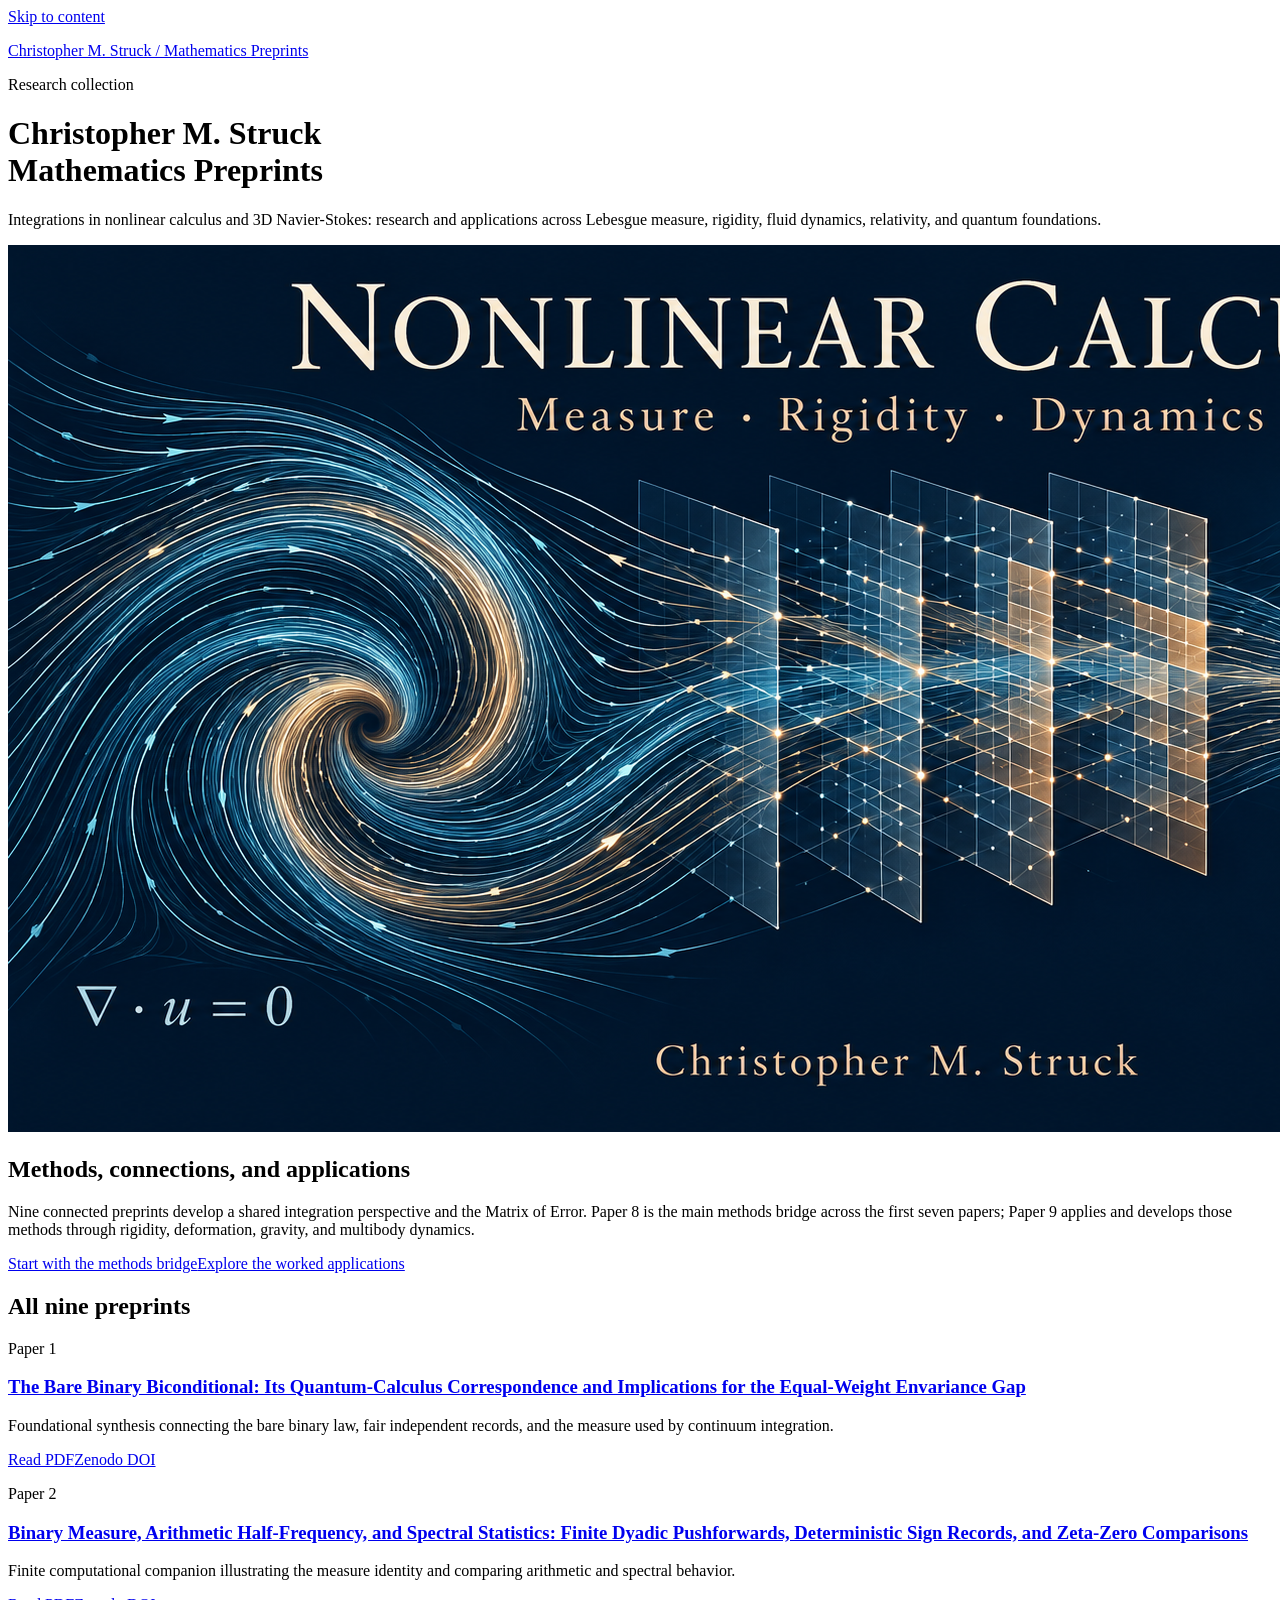
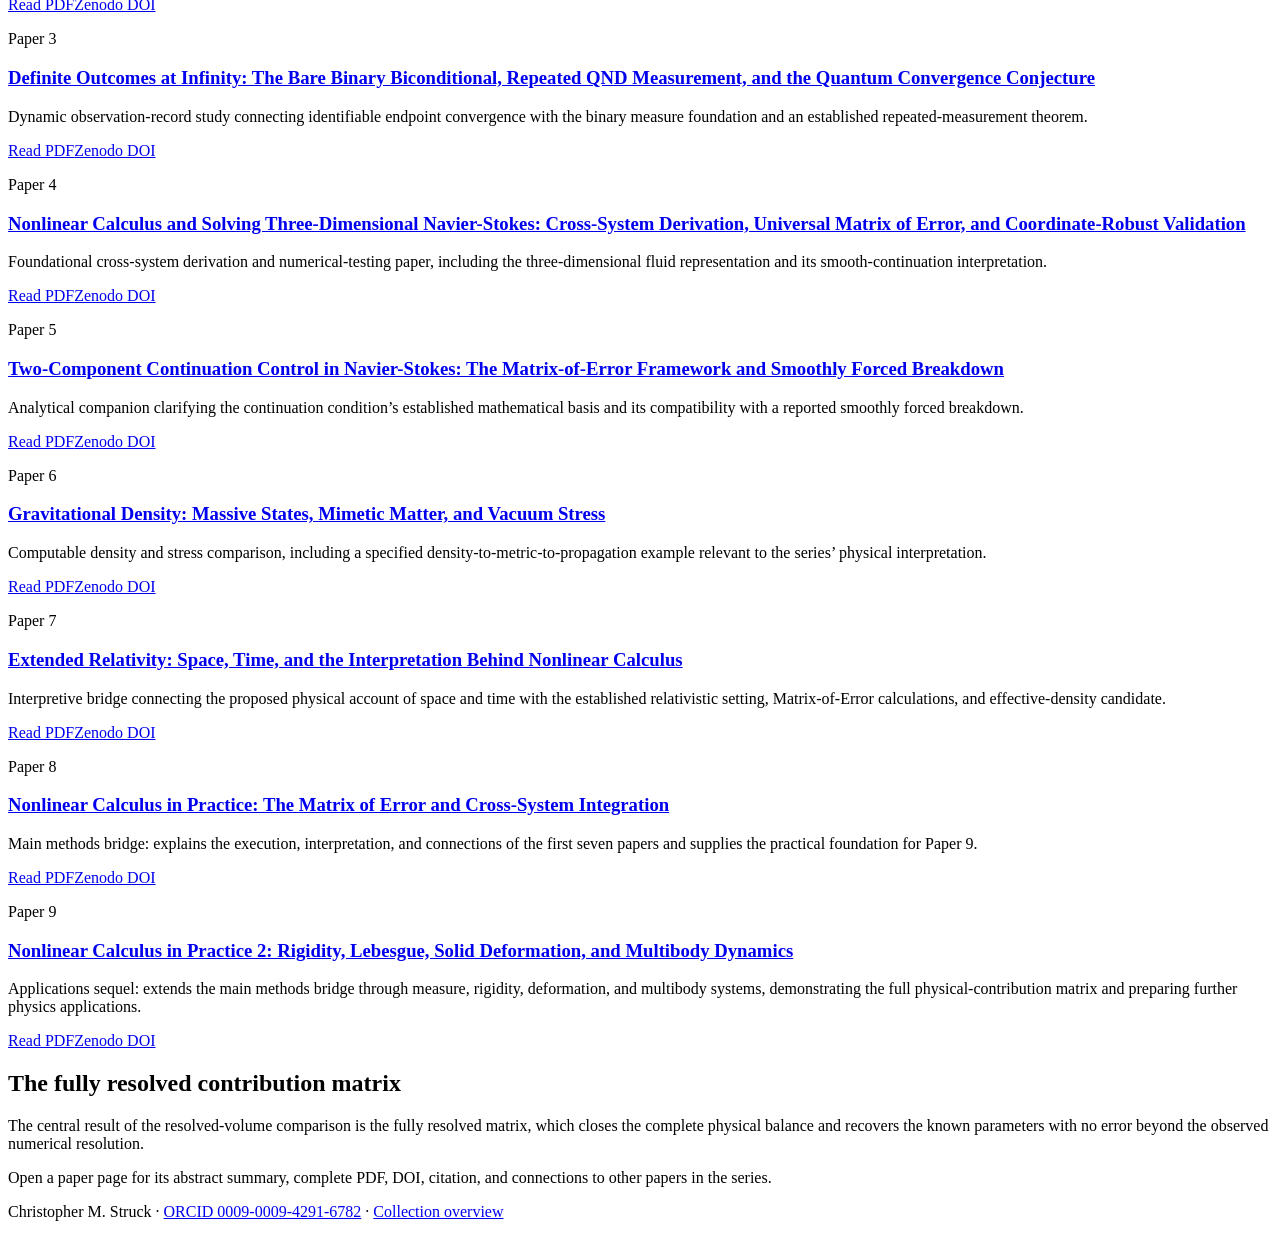
==== index.html @ 60860786 "Add files via upload" ====
<!doctype html>
<html lang="en"><head><meta charset="utf-8"><meta name="viewport" content="width=device-width,initial-scale=1">
<title>Christopher M. Struck | Mathematics Preprints</title><meta name="description" content="Christopher M. Struck&#x27;s nine mathematics preprints on nonlinear calculus, Navier-Stokes, Lebesgue measure, rigidity, relativity and quantum foundations."><meta name="author" content="Christopher M. Struck"><meta name="robots" content="index,follow">
<link rel="stylesheet" href="assets/site.css">
<script type="application/ld+json">{"@context": "https://schema.org", "@type": "CollectionPage", "name": "Christopher M. Struck - Mathematics Preprints", "author": {"@type": "Person", "name": "Christopher M. Struck", "identifier": "https://orcid.org/0009-0009-4291-6782"}, "description": "A connected collection of nine mathematics and mathematical physics preprints."}</script>
</head><body><a class="skip" href="#content">Skip to content</a><header><p><a class="brand" href="index.html">Christopher M. Struck / Mathematics Preprints</a></p></header>
<main id="content"><p class="eyebrow">Research collection</p><h1>Christopher M. Struck<br>Mathematics Preprints</h1><p class="lead">Integrations in nonlinear calculus and 3D Navier-Stokes: research and applications across Lebesgue measure, rigidity, fluid dynamics, relativity, and quantum foundations.</p><img class="hero" src="assets/nonlinear-calculus-cover.png" alt="Fluid streamlines connected to an integration lattice and a deformed volume mesh." width="1774" height="887"><h2>Methods, connections, and applications</h2><p>Nine connected preprints develop a shared integration perspective and the Matrix of Error. Paper 8 is the main methods bridge across the first seven papers; Paper 9 applies and develops those methods through rigidity, deformation, gravity, and multibody dynamics.</p><div class="links"><a class="button" href="papers/08-nonlinear-calculus-in-practice/index.html">Start with the methods bridge</a><a href="papers/09-rigidity-and-multibody-dynamics/index.html">Explore the worked applications</a></div><h2>All nine preprints</h2><div class="grid"><article class="card"><p class="eyebrow">Paper 1</p><h3><a href="papers/01-bare-binary-biconditional/index.html">The Bare Binary Biconditional: Its Quantum-Calculus Correspondence and Implications for the Equal-Weight Envariance Gap</a></h3><p>Foundational synthesis connecting the bare binary law, fair independent records, and the measure used by continuum integration.</p><div class="links"><a href="papers/01-bare-binary-biconditional/bare-binary-biconditional.pdf">Read PDF</a><a href="https://doi.org/10.5281/zenodo.21705119">Zenodo DOI</a></div></article><article class="card"><p class="eyebrow">Paper 2</p><h3><a href="papers/02-binary-measure-and-spectral-statistics/index.html">Binary Measure, Arithmetic Half-Frequency, and Spectral Statistics: Finite Dyadic Pushforwards, Deterministic Sign Records, and Zeta-Zero Comparisons</a></h3><p>Finite computational companion illustrating the measure identity and comparing arithmetic and spectral behavior.</p><div class="links"><a href="papers/02-binary-measure-and-spectral-statistics/binary-measure-and-spectral-statistics.pdf">Read PDF</a><a href="https://doi.org/10.5281/zenodo.22165136">Zenodo DOI</a></div></article><article class="card"><p class="eyebrow">Paper 3</p><h3><a href="papers/03-definite-outcomes-at-infinity/index.html">Definite Outcomes at Infinity: The Bare Binary Biconditional, Repeated QND Measurement, and the Quantum Convergence Conjecture</a></h3><p>Dynamic observation-record study connecting identifiable endpoint convergence with the binary measure foundation and an established repeated-measurement theorem.</p><div class="links"><a href="papers/03-definite-outcomes-at-infinity/definite-outcomes-at-infinity.pdf">Read PDF</a><a href="https://doi.org/10.5281/zenodo.22165280">Zenodo DOI</a></div></article><article class="card"><p class="eyebrow">Paper 4</p><h3><a href="papers/04-nonlinear-calculus-and-navier-stokes/index.html">Nonlinear Calculus and Solving Three-Dimensional Navier-Stokes: Cross-System Derivation, Universal Matrix of Error, and Coordinate-Robust Validation</a></h3><p>Foundational cross-system derivation and numerical-testing paper, including the three-dimensional fluid representation and its smooth-continuation interpretation.</p><div class="links"><a href="papers/04-nonlinear-calculus-and-navier-stokes/nonlinear-calculus-and-navier-stokes.pdf">Read PDF</a><a href="https://doi.org/10.5281/zenodo.22432312">Zenodo DOI</a></div></article><article class="card"><p class="eyebrow">Paper 5</p><h3><a href="papers/05-navier-stokes-continuation/index.html">Two-Component Continuation Control in Navier-Stokes: The Matrix-of-Error Framework and Smoothly Forced Breakdown</a></h3><p>Analytical companion clarifying the continuation condition’s established mathematical basis and its compatibility with a reported smoothly forced breakdown.</p><div class="links"><a href="papers/05-navier-stokes-continuation/navier-stokes-continuation.pdf">Read PDF</a><a href="https://doi.org/10.5281/zenodo.22680119">Zenodo DOI</a></div></article><article class="card"><p class="eyebrow">Paper 6</p><h3><a href="papers/06-gravitational-density/index.html">Gravitational Density: Massive States, Mimetic Matter, and Vacuum Stress</a></h3><p>Computable density and stress comparison, including a specified density-to-metric-to-propagation example relevant to the series’ physical interpretation.</p><div class="links"><a href="papers/06-gravitational-density/gravitational-density.pdf">Read PDF</a><a href="https://doi.org/10.5281/zenodo.22682488">Zenodo DOI</a></div></article><article class="card"><p class="eyebrow">Paper 7</p><h3><a href="papers/07-extended-relativity/index.html">Extended Relativity: Space, Time, and the Interpretation Behind Nonlinear Calculus</a></h3><p>Interpretive bridge connecting the proposed physical account of space and time with the established relativistic setting, Matrix-of-Error calculations, and effective-density candidate.</p><div class="links"><a href="papers/07-extended-relativity/extended-relativity.pdf">Read PDF</a><a href="https://doi.org/10.5281/zenodo.22682490">Zenodo DOI</a></div></article><article class="card"><p class="eyebrow">Paper 8</p><h3><a href="papers/08-nonlinear-calculus-in-practice/index.html">Nonlinear Calculus in Practice: The Matrix of Error and Cross-System Integration</a></h3><p>Main methods bridge: explains the execution, interpretation, and connections of the first seven papers and supplies the practical foundation for Paper 9.</p><div class="links"><a href="papers/08-nonlinear-calculus-in-practice/nonlinear-calculus-in-practice.pdf">Read PDF</a><a href="https://doi.org/10.5281/zenodo.23343429">Zenodo DOI</a></div></article><article class="card"><p class="eyebrow">Paper 9</p><h3><a href="papers/09-rigidity-and-multibody-dynamics/index.html">Nonlinear Calculus in Practice 2: Rigidity, Lebesgue, Solid Deformation, and Multibody Dynamics</a></h3><p>Applications sequel: extends the main methods bridge through measure, rigidity, deformation, and multibody systems, demonstrating the full physical-contribution matrix and preparing further physics applications.</p><div class="links"><a href="papers/09-rigidity-and-multibody-dynamics/rigidity-lebesgue-and-multibody-dynamics.pdf">Read PDF</a><a href="https://doi.org/10.5281/zenodo.23671648">Zenodo DOI</a></div></article></div><h2>The fully resolved contribution matrix</h2><p class="callout">The central result of the resolved-volume comparison is the fully resolved matrix, which closes the complete physical balance and recovers the known parameters with no error beyond the observed numerical resolution.</p><p>Open a paper page for its abstract summary, complete PDF, DOI, citation, and connections to other papers in the series.</p></main><footer><p>Christopher M. Struck · <a href="https://orcid.org/0009-0009-4291-6782">ORCID 0009-0009-4291-6782</a> · <a href="./">Collection overview</a></p></footer></body></html>
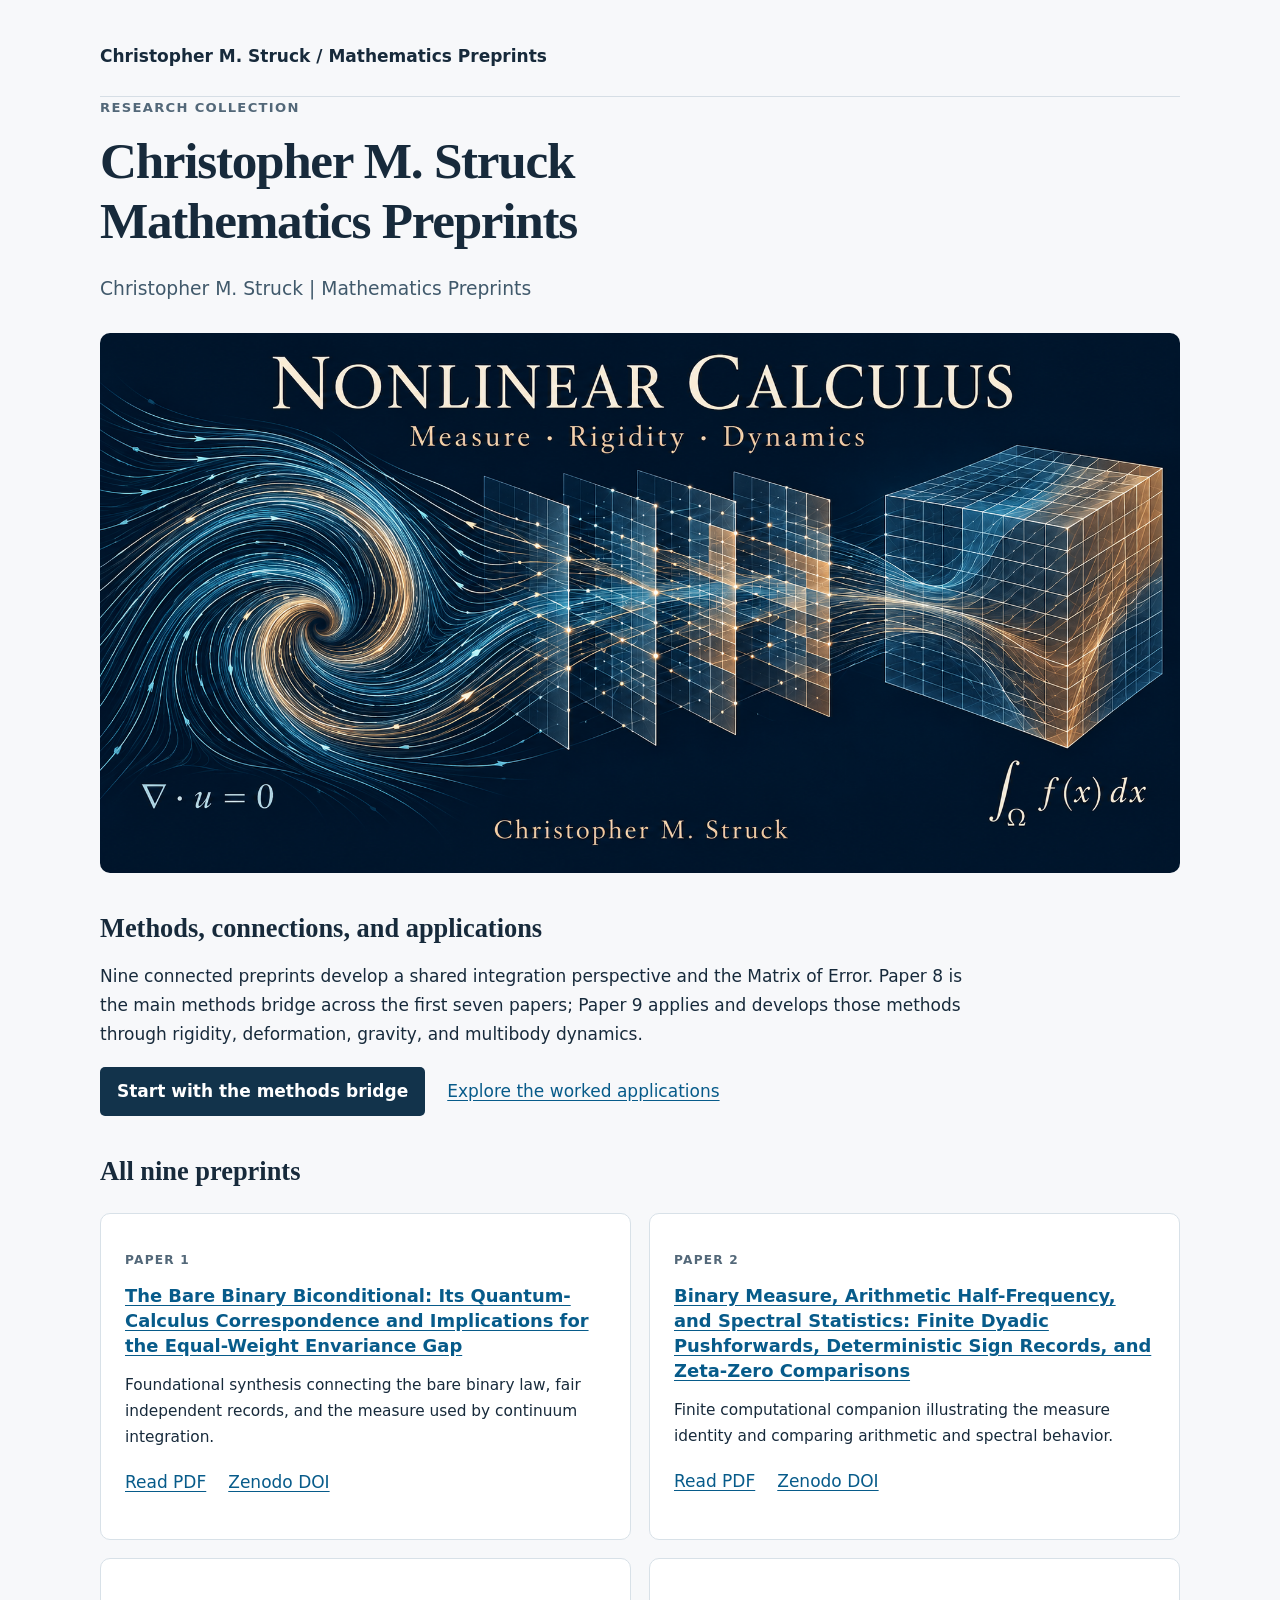
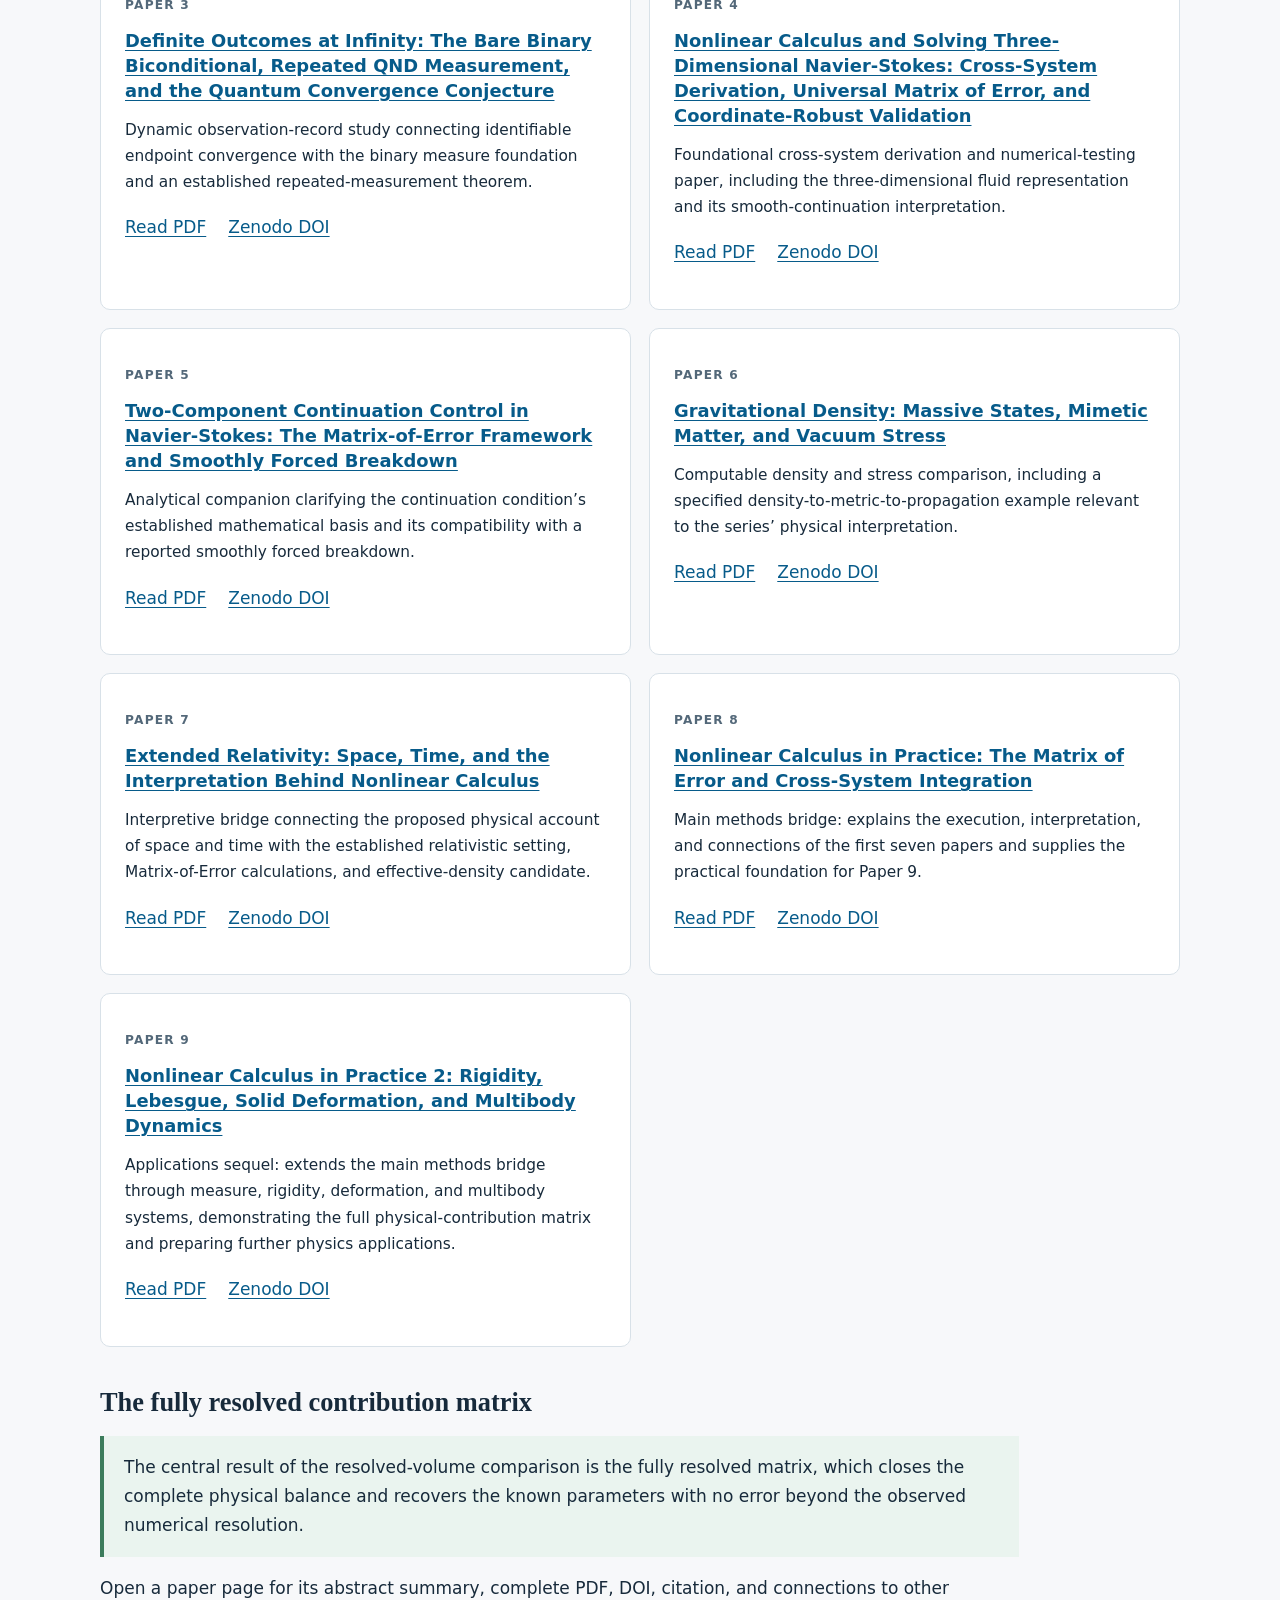
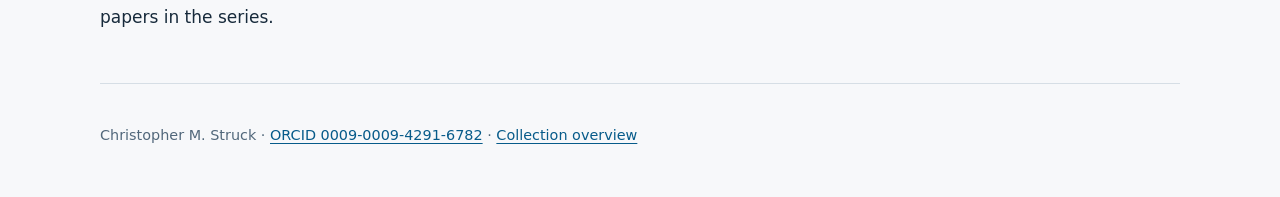
==== commit 39778cfc: "Update index.html" ====
--- a/index.html
+++ b/index.html
@@ -1,7 +1,7 @@
 <!doctype html>
 <html lang="en"><head><meta charset="utf-8"><meta name="viewport" content="width=device-width,initial-scale=1">
-<title>Christopher M. Struck | Mathematics Preprints</title><meta name="description" content="Christopher M. Struck&#x27;s nine mathematics preprints on nonlinear calculus, Navier-Stokes, Lebesgue measure, rigidity, relativity and quantum foundations."><meta name="author" content="Christopher M. Struck"><meta name="robots" content="index,follow">
+<title>Integrations in nonlinear calculus and 3D Navier-Stokes: research and applications across Lebesgue measure, rigidity, fluid dynamics, relativity, and quantum foundations.</title><meta name="description" content="Christopher M. Struck&#x27;s nine mathematics preprints on nonlinear calculus, Navier-Stokes, Lebesgue measure, rigidity, relativity and quantum foundations."><meta name="author" content="Christopher M. Struck"><meta name="robots" content="index,follow">
 <link rel="stylesheet" href="assets/site.css">
 <script type="application/ld+json">{"@context": "https://schema.org", "@type": "CollectionPage", "name": "Christopher M. Struck - Mathematics Preprints", "author": {"@type": "Person", "name": "Christopher M. Struck", "identifier": "https://orcid.org/0009-0009-4291-6782"}, "description": "A connected collection of nine mathematics and mathematical physics preprints."}</script>
 </head><body><a class="skip" href="#content">Skip to content</a><header><p><a class="brand" href="index.html">Christopher M. Struck / Mathematics Preprints</a></p></header>
-<main id="content"><p class="eyebrow">Research collection</p><h1>Christopher M. Struck<br>Mathematics Preprints</h1><p class="lead">Integrations in nonlinear calculus and 3D Navier-Stokes: research and applications across Lebesgue measure, rigidity, fluid dynamics, relativity, and quantum foundations.</p><img class="hero" src="assets/nonlinear-calculus-cover.png" alt="Fluid streamlines connected to an integration lattice and a deformed volume mesh." width="1774" height="887"><h2>Methods, connections, and applications</h2><p>Nine connected preprints develop a shared integration perspective and the Matrix of Error. Paper 8 is the main methods bridge across the first seven papers; Paper 9 applies and develops those methods through rigidity, deformation, gravity, and multibody dynamics.</p><div class="links"><a class="button" href="papers/08-nonlinear-calculus-in-practice/index.html">Start with the methods bridge</a><a href="papers/09-rigidity-and-multibody-dynamics/index.html">Explore the worked applications</a></div><h2>All nine preprints</h2><div class="grid"><article class="card"><p class="eyebrow">Paper 1</p><h3><a href="papers/01-bare-binary-biconditional/index.html">The Bare Binary Biconditional: Its Quantum-Calculus Correspondence and Implications for the Equal-Weight Envariance Gap</a></h3><p>Foundational synthesis connecting the bare binary law, fair independent records, and the measure used by continuum integration.</p><div class="links"><a href="papers/01-bare-binary-biconditional/bare-binary-biconditional.pdf">Read PDF</a><a href="https://doi.org/10.5281/zenodo.21705119">Zenodo DOI</a></div></article><article class="card"><p class="eyebrow">Paper 2</p><h3><a href="papers/02-binary-measure-and-spectral-statistics/index.html">Binary Measure, Arithmetic Half-Frequency, and Spectral Statistics: Finite Dyadic Pushforwards, Deterministic Sign Records, and Zeta-Zero Comparisons</a></h3><p>Finite computational companion illustrating the measure identity and comparing arithmetic and spectral behavior.</p><div class="links"><a href="papers/02-binary-measure-and-spectral-statistics/binary-measure-and-spectral-statistics.pdf">Read PDF</a><a href="https://doi.org/10.5281/zenodo.22165136">Zenodo DOI</a></div></article><article class="card"><p class="eyebrow">Paper 3</p><h3><a href="papers/03-definite-outcomes-at-infinity/index.html">Definite Outcomes at Infinity: The Bare Binary Biconditional, Repeated QND Measurement, and the Quantum Convergence Conjecture</a></h3><p>Dynamic observation-record study connecting identifiable endpoint convergence with the binary measure foundation and an established repeated-measurement theorem.</p><div class="links"><a href="papers/03-definite-outcomes-at-infinity/definite-outcomes-at-infinity.pdf">Read PDF</a><a href="https://doi.org/10.5281/zenodo.22165280">Zenodo DOI</a></div></article><article class="card"><p class="eyebrow">Paper 4</p><h3><a href="papers/04-nonlinear-calculus-and-navier-stokes/index.html">Nonlinear Calculus and Solving Three-Dimensional Navier-Stokes: Cross-System Derivation, Universal Matrix of Error, and Coordinate-Robust Validation</a></h3><p>Foundational cross-system derivation and numerical-testing paper, including the three-dimensional fluid representation and its smooth-continuation interpretation.</p><div class="links"><a href="papers/04-nonlinear-calculus-and-navier-stokes/nonlinear-calculus-and-navier-stokes.pdf">Read PDF</a><a href="https://doi.org/10.5281/zenodo.22432312">Zenodo DOI</a></div></article><article class="card"><p class="eyebrow">Paper 5</p><h3><a href="papers/05-navier-stokes-continuation/index.html">Two-Component Continuation Control in Navier-Stokes: The Matrix-of-Error Framework and Smoothly Forced Breakdown</a></h3><p>Analytical companion clarifying the continuation condition’s established mathematical basis and its compatibility with a reported smoothly forced breakdown.</p><div class="links"><a href="papers/05-navier-stokes-continuation/navier-stokes-continuation.pdf">Read PDF</a><a href="https://doi.org/10.5281/zenodo.22680119">Zenodo DOI</a></div></article><article class="card"><p class="eyebrow">Paper 6</p><h3><a href="papers/06-gravitational-density/index.html">Gravitational Density: Massive States, Mimetic Matter, and Vacuum Stress</a></h3><p>Computable density and stress comparison, including a specified density-to-metric-to-propagation example relevant to the series’ physical interpretation.</p><div class="links"><a href="papers/06-gravitational-density/gravitational-density.pdf">Read PDF</a><a href="https://doi.org/10.5281/zenodo.22682488">Zenodo DOI</a></div></article><article class="card"><p class="eyebrow">Paper 7</p><h3><a href="papers/07-extended-relativity/index.html">Extended Relativity: Space, Time, and the Interpretation Behind Nonlinear Calculus</a></h3><p>Interpretive bridge connecting the proposed physical account of space and time with the established relativistic setting, Matrix-of-Error calculations, and effective-density candidate.</p><div class="links"><a href="papers/07-extended-relativity/extended-relativity.pdf">Read PDF</a><a href="https://doi.org/10.5281/zenodo.22682490">Zenodo DOI</a></div></article><article class="card"><p class="eyebrow">Paper 8</p><h3><a href="papers/08-nonlinear-calculus-in-practice/index.html">Nonlinear Calculus in Practice: The Matrix of Error and Cross-System Integration</a></h3><p>Main methods bridge: explains the execution, interpretation, and connections of the first seven papers and supplies the practical foundation for Paper 9.</p><div class="links"><a href="papers/08-nonlinear-calculus-in-practice/nonlinear-calculus-in-practice.pdf">Read PDF</a><a href="https://doi.org/10.5281/zenodo.23343429">Zenodo DOI</a></div></article><article class="card"><p class="eyebrow">Paper 9</p><h3><a href="papers/09-rigidity-and-multibody-dynamics/index.html">Nonlinear Calculus in Practice 2: Rigidity, Lebesgue, Solid Deformation, and Multibody Dynamics</a></h3><p>Applications sequel: extends the main methods bridge through measure, rigidity, deformation, and multibody systems, demonstrating the full physical-contribution matrix and preparing further physics applications.</p><div class="links"><a href="papers/09-rigidity-and-multibody-dynamics/rigidity-lebesgue-and-multibody-dynamics.pdf">Read PDF</a><a href="https://doi.org/10.5281/zenodo.23671648">Zenodo DOI</a></div></article></div><h2>The fully resolved contribution matrix</h2><p class="callout">The central result of the resolved-volume comparison is the fully resolved matrix, which closes the complete physical balance and recovers the known parameters with no error beyond the observed numerical resolution.</p><p>Open a paper page for its abstract summary, complete PDF, DOI, citation, and connections to other papers in the series.</p></main><footer><p>Christopher M. Struck · <a href="https://orcid.org/0009-0009-4291-6782">ORCID 0009-0009-4291-6782</a> · <a href="./">Collection overview</a></p></footer></body></html>
+<main id="content"><p class="eyebrow">Research collection</p><h1>Christopher M. Struck<br>Mathematics Preprints</h1><p class="lead">Christopher M. Struck | Mathematics Preprints</p><img class="hero" src="assets/nonlinear-calculus-cover.png" alt="Fluid streamlines connected to an integration lattice and a deformed volume mesh." width="1774" height="887"><h2>Methods, connections, and applications</h2><p>Nine connected preprints develop a shared integration perspective and the Matrix of Error. Paper 8 is the main methods bridge across the first seven papers; Paper 9 applies and develops those methods through rigidity, deformation, gravity, and multibody dynamics.</p><div class="links"><a class="button" href="papers/08-nonlinear-calculus-in-practice/index.html">Start with the methods bridge</a><a href="papers/09-rigidity-and-multibody-dynamics/index.html">Explore the worked applications</a></div><h2>All nine preprints</h2><div class="grid"><article class="card"><p class="eyebrow">Paper 1</p><h3><a href="papers/01-bare-binary-biconditional/index.html">The Bare Binary Biconditional: Its Quantum-Calculus Correspondence and Implications for the Equal-Weight Envariance Gap</a></h3><p>Foundational synthesis connecting the bare binary law, fair independent records, and the measure used by continuum integration.</p><div class="links"><a href="papers/01-bare-binary-biconditional/bare-binary-biconditional.pdf">Read PDF</a><a href="https://doi.org/10.5281/zenodo.21705119">Zenodo DOI</a></div></article><article class="card"><p class="eyebrow">Paper 2</p><h3><a href="papers/02-binary-measure-and-spectral-statistics/index.html">Binary Measure, Arithmetic Half-Frequency, and Spectral Statistics: Finite Dyadic Pushforwards, Deterministic Sign Records, and Zeta-Zero Comparisons</a></h3><p>Finite computational companion illustrating the measure identity and comparing arithmetic and spectral behavior.</p><div class="links"><a href="papers/02-binary-measure-and-spectral-statistics/binary-measure-and-spectral-statistics.pdf">Read PDF</a><a href="https://doi.org/10.5281/zenodo.22165136">Zenodo DOI</a></div></article><article class="card"><p class="eyebrow">Paper 3</p><h3><a href="papers/03-definite-outcomes-at-infinity/index.html">Definite Outcomes at Infinity: The Bare Binary Biconditional, Repeated QND Measurement, and the Quantum Convergence Conjecture</a></h3><p>Dynamic observation-record study connecting identifiable endpoint convergence with the binary measure foundation and an established repeated-measurement theorem.</p><div class="links"><a href="papers/03-definite-outcomes-at-infinity/definite-outcomes-at-infinity.pdf">Read PDF</a><a href="https://doi.org/10.5281/zenodo.22165280">Zenodo DOI</a></div></article><article class="card"><p class="eyebrow">Paper 4</p><h3><a href="papers/04-nonlinear-calculus-and-navier-stokes/index.html">Nonlinear Calculus and Solving Three-Dimensional Navier-Stokes: Cross-System Derivation, Universal Matrix of Error, and Coordinate-Robust Validation</a></h3><p>Foundational cross-system derivation and numerical-testing paper, including the three-dimensional fluid representation and its smooth-continuation interpretation.</p><div class="links"><a href="papers/04-nonlinear-calculus-and-navier-stokes/nonlinear-calculus-and-navier-stokes.pdf">Read PDF</a><a href="https://doi.org/10.5281/zenodo.22432312">Zenodo DOI</a></div></article><article class="card"><p class="eyebrow">Paper 5</p><h3><a href="papers/05-navier-stokes-continuation/index.html">Two-Component Continuation Control in Navier-Stokes: The Matrix-of-Error Framework and Smoothly Forced Breakdown</a></h3><p>Analytical companion clarifying the continuation condition’s established mathematical basis and its compatibility with a reported smoothly forced breakdown.</p><div class="links"><a href="papers/05-navier-stokes-continuation/navier-stokes-continuation.pdf">Read PDF</a><a href="https://doi.org/10.5281/zenodo.22680119">Zenodo DOI</a></div></article><article class="card"><p class="eyebrow">Paper 6</p><h3><a href="papers/06-gravitational-density/index.html">Gravitational Density: Massive States, Mimetic Matter, and Vacuum Stress</a></h3><p>Computable density and stress comparison, including a specified density-to-metric-to-propagation example relevant to the series’ physical interpretation.</p><div class="links"><a href="papers/06-gravitational-density/gravitational-density.pdf">Read PDF</a><a href="https://doi.org/10.5281/zenodo.22682488">Zenodo DOI</a></div></article><article class="card"><p class="eyebrow">Paper 7</p><h3><a href="papers/07-extended-relativity/index.html">Extended Relativity: Space, Time, and the Interpretation Behind Nonlinear Calculus</a></h3><p>Interpretive bridge connecting the proposed physical account of space and time with the established relativistic setting, Matrix-of-Error calculations, and effective-density candidate.</p><div class="links"><a href="papers/07-extended-relativity/extended-relativity.pdf">Read PDF</a><a href="https://doi.org/10.5281/zenodo.22682490">Zenodo DOI</a></div></article><article class="card"><p class="eyebrow">Paper 8</p><h3><a href="papers/08-nonlinear-calculus-in-practice/index.html">Nonlinear Calculus in Practice: The Matrix of Error and Cross-System Integration</a></h3><p>Main methods bridge: explains the execution, interpretation, and connections of the first seven papers and supplies the practical foundation for Paper 9.</p><div class="links"><a href="papers/08-nonlinear-calculus-in-practice/nonlinear-calculus-in-practice.pdf">Read PDF</a><a href="https://doi.org/10.5281/zenodo.23343429">Zenodo DOI</a></div></article><article class="card"><p class="eyebrow">Paper 9</p><h3><a href="papers/09-rigidity-and-multibody-dynamics/index.html">Nonlinear Calculus in Practice 2: Rigidity, Lebesgue, Solid Deformation, and Multibody Dynamics</a></h3><p>Applications sequel: extends the main methods bridge through measure, rigidity, deformation, and multibody systems, demonstrating the full physical-contribution matrix and preparing further physics applications.</p><div class="links"><a href="papers/09-rigidity-and-multibody-dynamics/rigidity-lebesgue-and-multibody-dynamics.pdf">Read PDF</a><a href="https://doi.org/10.5281/zenodo.23671648">Zenodo DOI</a></div></article></div><h2>The fully resolved contribution matrix</h2><p class="callout">The central result of the resolved-volume comparison is the fully resolved matrix, which closes the complete physical balance and recovers the known parameters with no error beyond the observed numerical resolution.</p><p>Open a paper page for its abstract summary, complete PDF, DOI, citation, and connections to other papers in the series.</p></main><footer><p>Christopher M. Struck · <a href="https://orcid.org/0009-0009-4291-6782">ORCID 0009-0009-4291-6782</a> · <a href="./">Collection overview</a></p></footer></body></html>
--- a/assets/site.css
+++ b/assets/site.css
@@ -0,0 +1 @@
+*{box-sizing:border-box}html{color-scheme:light}body{margin:0;background:#f7f8fa;color:#172a3b;font:17px/1.7 system-ui,-apple-system,BlinkMacSystemFont,"Segoe UI",sans-serif}a{color:#075b8a;text-underline-offset:3px}a:hover{color:#00364f}header,main,footer{width:min(1080px,calc(100% - 40px));margin:auto}header{padding:42px 0 25px;border-bottom:1px solid #d6dee5}header p{margin:0}.brand{font-weight:750;color:#172a3b;text-decoration:none}.eyebrow{font-size:.82rem;font-weight:750;letter-spacing:.1em;text-transform:uppercase;color:#536879;margin:0 0 12px}h1{font-family:Georgia,serif;letter-spacing:-.025em;font-size:clamp(2rem,4vw,3.25rem);line-height:1.17;margin:12px 0 22px}h2{font-family:Georgia,serif;font-size:1.65rem;line-height:1.3;margin:38px 0 14px}h3{font-size:1.12rem;line-height:1.4;margin:0 0 14px}p{max-width:80ch}.lead{font-size:1.17rem;color:#40596b;max-width:76ch}.hero{width:100%;height:auto;border-radius:10px;display:block;margin:28px 0}.grid{display:grid;grid-template-columns:repeat(2,minmax(0,1fr));gap:18px;margin:25px 0}.card{background:white;border:1px solid #d8e1e8;border-radius:10px;padding:24px}.card p{margin:12px 0;font-size:.96rem}.card .eyebrow{font-size:.76rem;color:#536879}.links{display:flex;flex-wrap:wrap;gap:12px 22px;align-items:center;margin:18px 0}.button{background:#12334b;color:white;padding:10px 17px;border-radius:5px;text-decoration:none;font-weight:650}.button:hover{background:#075b8a;color:white}.metadata{background:#edf2f6;padding:16px 20px;border-left:3px solid #30749a;margin:24px 0;overflow-wrap:anywhere}.metadata p{margin:4px 0}.topics{padding:0;display:flex;flex-wrap:wrap;gap:8px;list-style:none}.topics li{background:#e7eef4;border:1px solid #d6e1e9;padding:4px 11px;border-radius:20px;font-size:.85rem}.callout{background:#eaf4ef;border-left:4px solid #3c7c5c;padding:17px 20px;max-width:85ch}.paper-body{max-width:900px}footer{margin-top:52px;padding:24px 0 35px;border-top:1px solid #d6dee5;color:#52687b;font-size:.9rem}.skip{position:absolute;left:-9999px}.skip:focus{left:14px;top:10px;background:white;padding:10px}code{background:#edf1f5;padding:2px 5px;border-radius:3px}@media(max-width:700px){.grid{grid-template-columns:1fr}header,main,footer{width:calc(100% - 30px)}header{padding-top:28px}.card{padding:20px}}
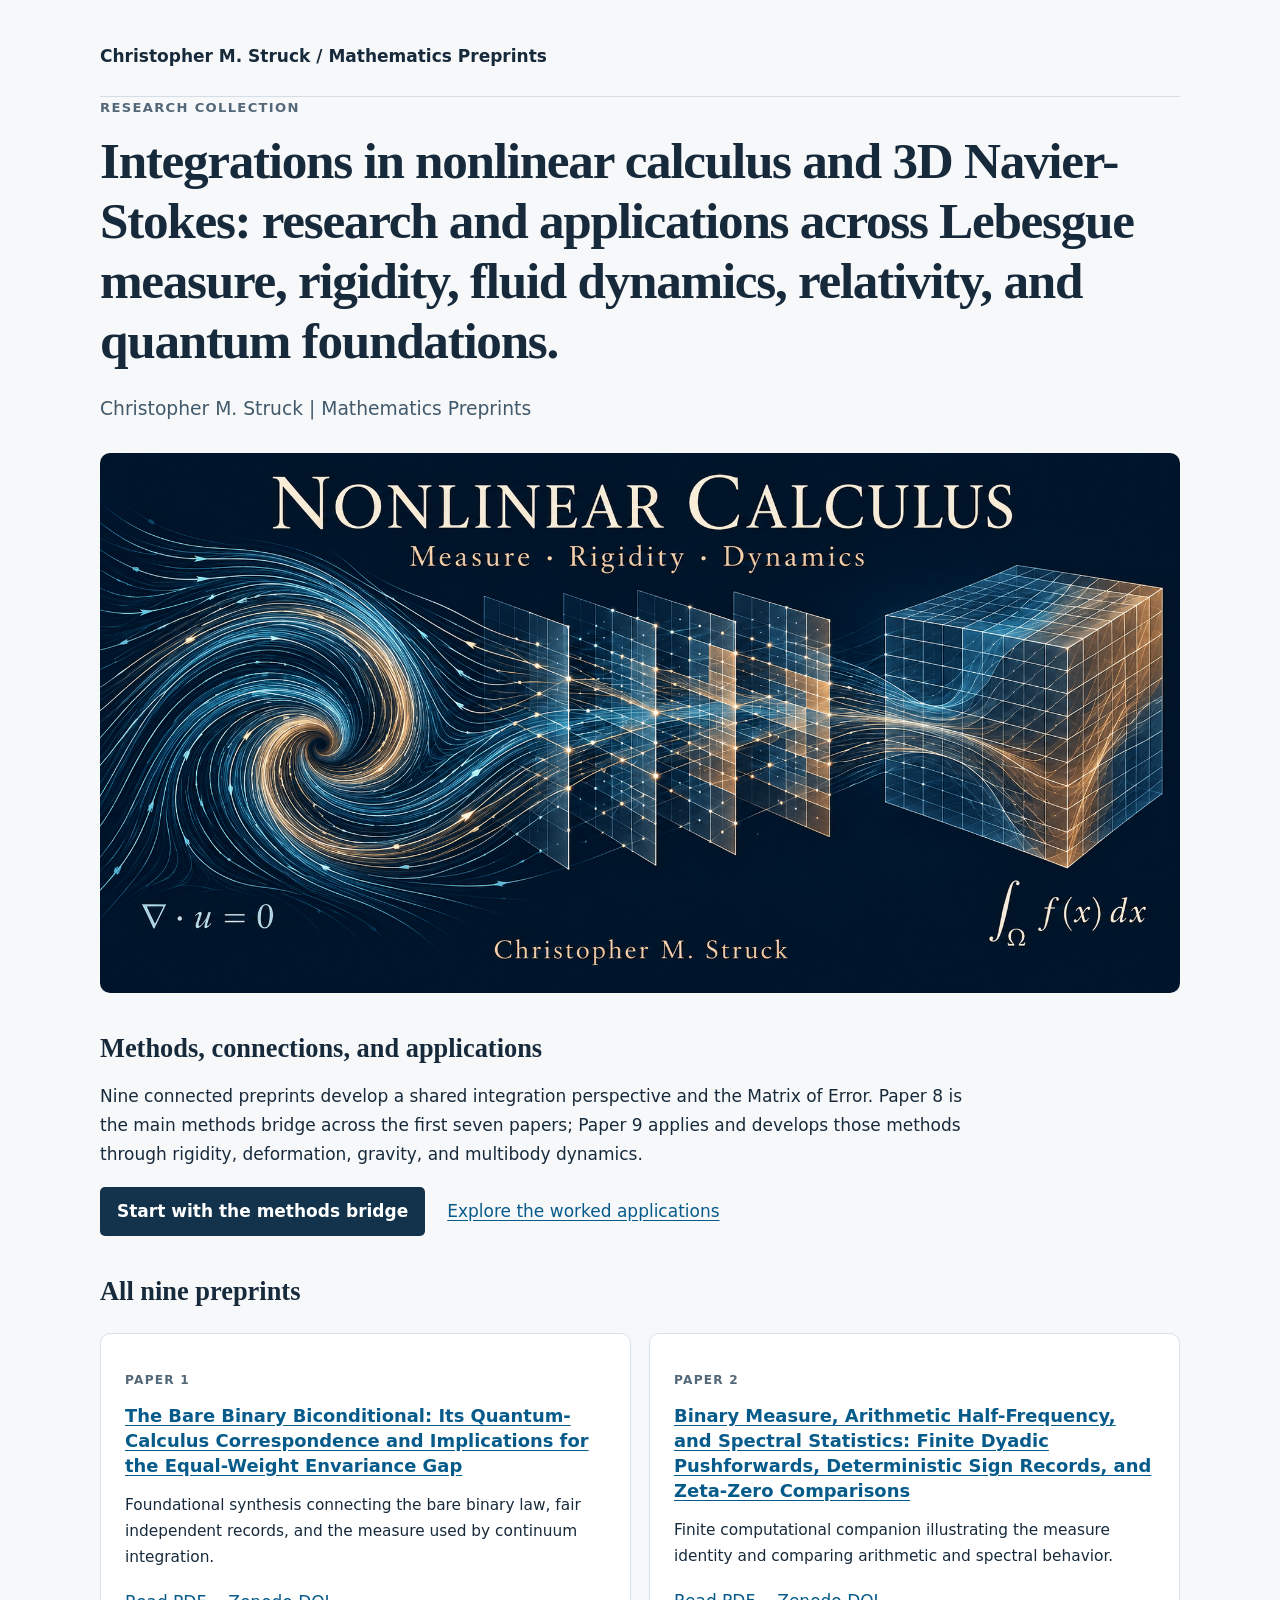
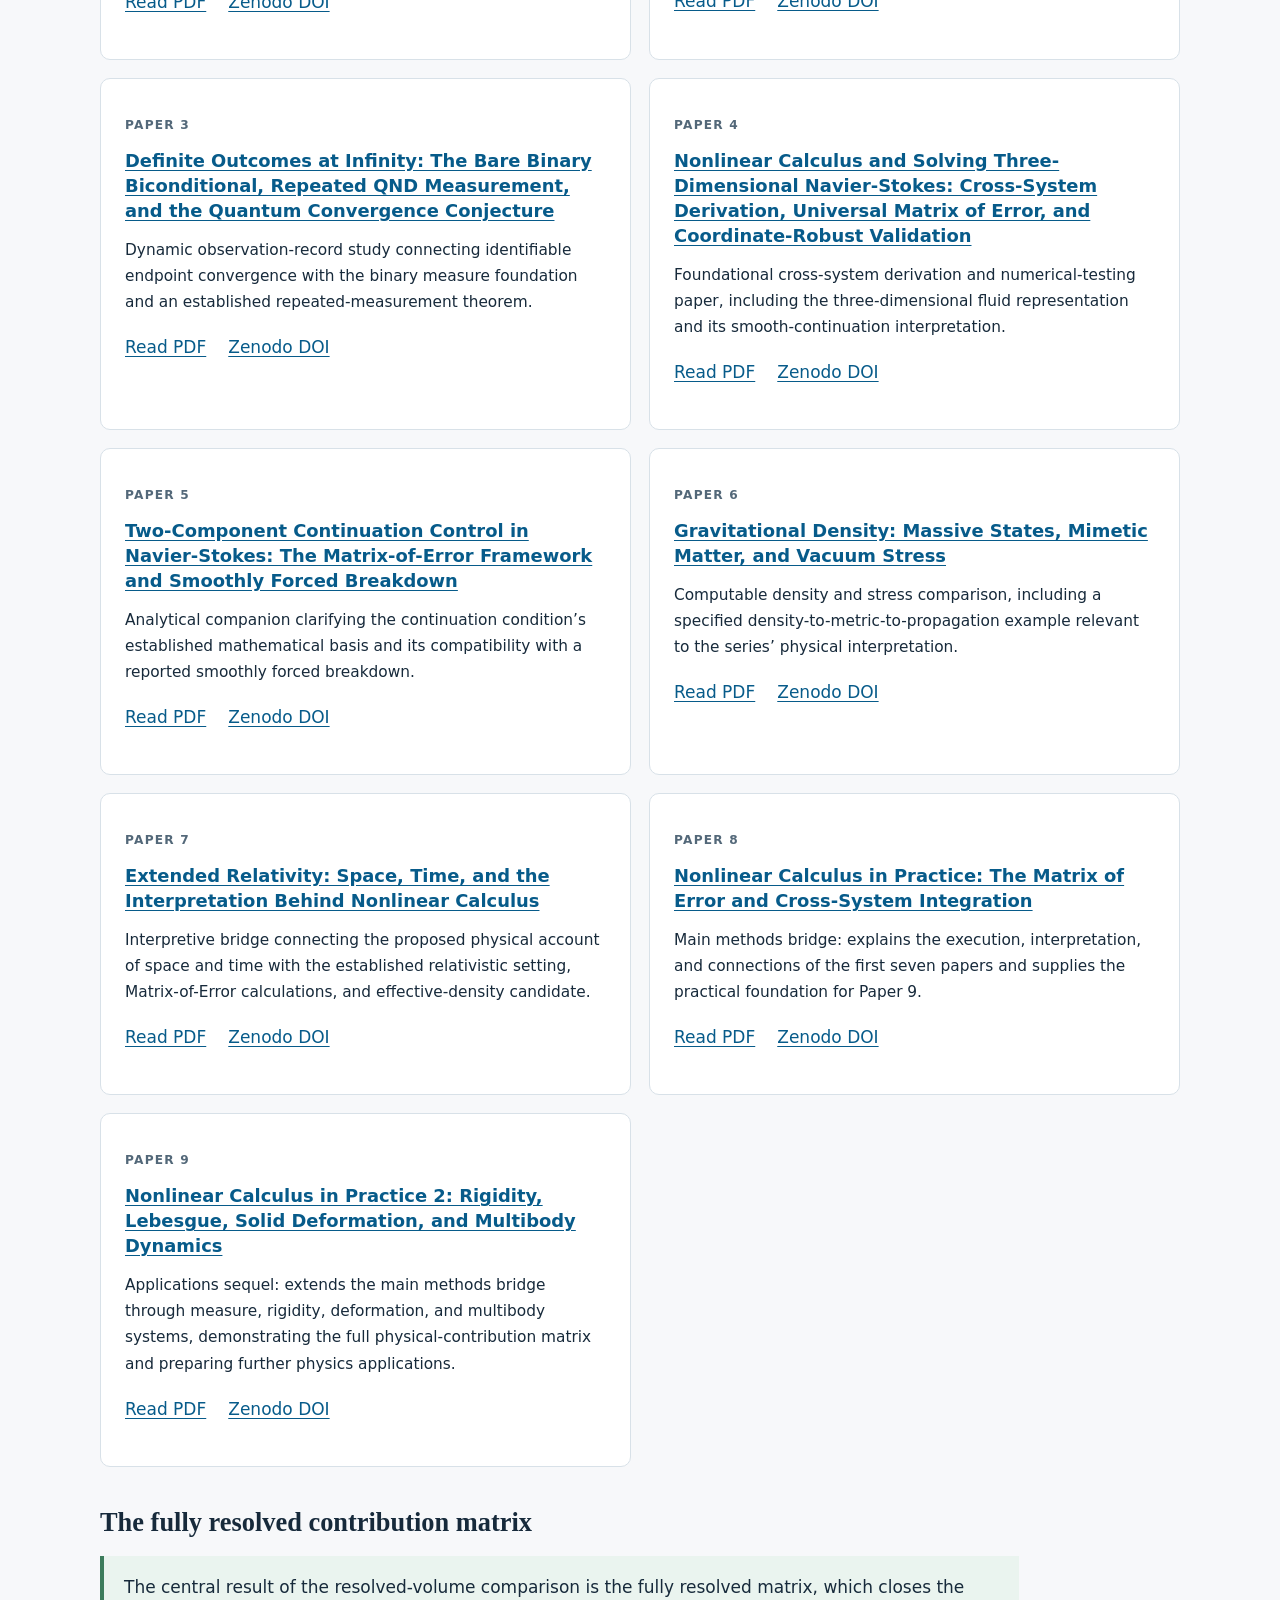
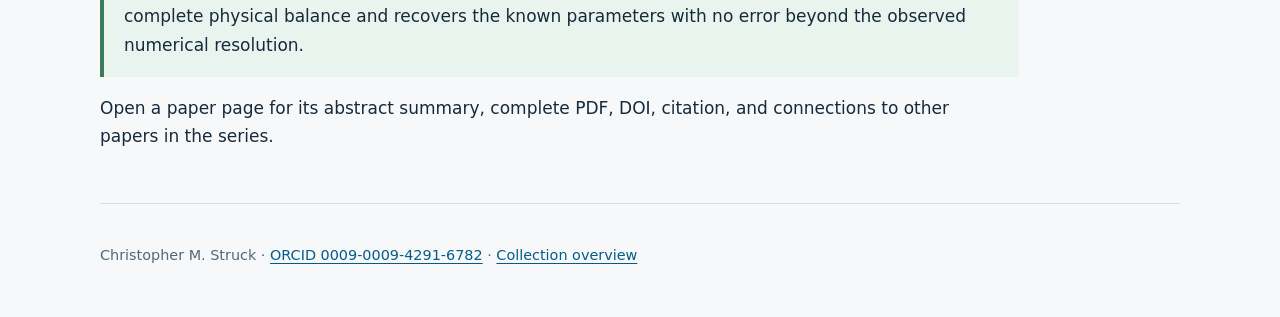
==== commit 895abfd9: "Update index.html" ====
--- a/index.html
+++ b/index.html
@@ -4,4 +4,4 @@
 <link rel="stylesheet" href="assets/site.css">
 <script type="application/ld+json">{"@context": "https://schema.org", "@type": "CollectionPage", "name": "Christopher M. Struck - Mathematics Preprints", "author": {"@type": "Person", "name": "Christopher M. Struck", "identifier": "https://orcid.org/0009-0009-4291-6782"}, "description": "A connected collection of nine mathematics and mathematical physics preprints."}</script>
 </head><body><a class="skip" href="#content">Skip to content</a><header><p><a class="brand" href="index.html">Christopher M. Struck / Mathematics Preprints</a></p></header>
-<main id="content"><p class="eyebrow">Research collection</p><h1>Christopher M. Struck<br>Mathematics Preprints</h1><p class="lead">Christopher M. Struck | Mathematics Preprints</p><img class="hero" src="assets/nonlinear-calculus-cover.png" alt="Fluid streamlines connected to an integration lattice and a deformed volume mesh." width="1774" height="887"><h2>Methods, connections, and applications</h2><p>Nine connected preprints develop a shared integration perspective and the Matrix of Error. Paper 8 is the main methods bridge across the first seven papers; Paper 9 applies and develops those methods through rigidity, deformation, gravity, and multibody dynamics.</p><div class="links"><a class="button" href="papers/08-nonlinear-calculus-in-practice/index.html">Start with the methods bridge</a><a href="papers/09-rigidity-and-multibody-dynamics/index.html">Explore the worked applications</a></div><h2>All nine preprints</h2><div class="grid"><article class="card"><p class="eyebrow">Paper 1</p><h3><a href="papers/01-bare-binary-biconditional/index.html">The Bare Binary Biconditional: Its Quantum-Calculus Correspondence and Implications for the Equal-Weight Envariance Gap</a></h3><p>Foundational synthesis connecting the bare binary law, fair independent records, and the measure used by continuum integration.</p><div class="links"><a href="papers/01-bare-binary-biconditional/bare-binary-biconditional.pdf">Read PDF</a><a href="https://doi.org/10.5281/zenodo.21705119">Zenodo DOI</a></div></article><article class="card"><p class="eyebrow">Paper 2</p><h3><a href="papers/02-binary-measure-and-spectral-statistics/index.html">Binary Measure, Arithmetic Half-Frequency, and Spectral Statistics: Finite Dyadic Pushforwards, Deterministic Sign Records, and Zeta-Zero Comparisons</a></h3><p>Finite computational companion illustrating the measure identity and comparing arithmetic and spectral behavior.</p><div class="links"><a href="papers/02-binary-measure-and-spectral-statistics/binary-measure-and-spectral-statistics.pdf">Read PDF</a><a href="https://doi.org/10.5281/zenodo.22165136">Zenodo DOI</a></div></article><article class="card"><p class="eyebrow">Paper 3</p><h3><a href="papers/03-definite-outcomes-at-infinity/index.html">Definite Outcomes at Infinity: The Bare Binary Biconditional, Repeated QND Measurement, and the Quantum Convergence Conjecture</a></h3><p>Dynamic observation-record study connecting identifiable endpoint convergence with the binary measure foundation and an established repeated-measurement theorem.</p><div class="links"><a href="papers/03-definite-outcomes-at-infinity/definite-outcomes-at-infinity.pdf">Read PDF</a><a href="https://doi.org/10.5281/zenodo.22165280">Zenodo DOI</a></div></article><article class="card"><p class="eyebrow">Paper 4</p><h3><a href="papers/04-nonlinear-calculus-and-navier-stokes/index.html">Nonlinear Calculus and Solving Three-Dimensional Navier-Stokes: Cross-System Derivation, Universal Matrix of Error, and Coordinate-Robust Validation</a></h3><p>Foundational cross-system derivation and numerical-testing paper, including the three-dimensional fluid representation and its smooth-continuation interpretation.</p><div class="links"><a href="papers/04-nonlinear-calculus-and-navier-stokes/nonlinear-calculus-and-navier-stokes.pdf">Read PDF</a><a href="https://doi.org/10.5281/zenodo.22432312">Zenodo DOI</a></div></article><article class="card"><p class="eyebrow">Paper 5</p><h3><a href="papers/05-navier-stokes-continuation/index.html">Two-Component Continuation Control in Navier-Stokes: The Matrix-of-Error Framework and Smoothly Forced Breakdown</a></h3><p>Analytical companion clarifying the continuation condition’s established mathematical basis and its compatibility with a reported smoothly forced breakdown.</p><div class="links"><a href="papers/05-navier-stokes-continuation/navier-stokes-continuation.pdf">Read PDF</a><a href="https://doi.org/10.5281/zenodo.22680119">Zenodo DOI</a></div></article><article class="card"><p class="eyebrow">Paper 6</p><h3><a href="papers/06-gravitational-density/index.html">Gravitational Density: Massive States, Mimetic Matter, and Vacuum Stress</a></h3><p>Computable density and stress comparison, including a specified density-to-metric-to-propagation example relevant to the series’ physical interpretation.</p><div class="links"><a href="papers/06-gravitational-density/gravitational-density.pdf">Read PDF</a><a href="https://doi.org/10.5281/zenodo.22682488">Zenodo DOI</a></div></article><article class="card"><p class="eyebrow">Paper 7</p><h3><a href="papers/07-extended-relativity/index.html">Extended Relativity: Space, Time, and the Interpretation Behind Nonlinear Calculus</a></h3><p>Interpretive bridge connecting the proposed physical account of space and time with the established relativistic setting, Matrix-of-Error calculations, and effective-density candidate.</p><div class="links"><a href="papers/07-extended-relativity/extended-relativity.pdf">Read PDF</a><a href="https://doi.org/10.5281/zenodo.22682490">Zenodo DOI</a></div></article><article class="card"><p class="eyebrow">Paper 8</p><h3><a href="papers/08-nonlinear-calculus-in-practice/index.html">Nonlinear Calculus in Practice: The Matrix of Error and Cross-System Integration</a></h3><p>Main methods bridge: explains the execution, interpretation, and connections of the first seven papers and supplies the practical foundation for Paper 9.</p><div class="links"><a href="papers/08-nonlinear-calculus-in-practice/nonlinear-calculus-in-practice.pdf">Read PDF</a><a href="https://doi.org/10.5281/zenodo.23343429">Zenodo DOI</a></div></article><article class="card"><p class="eyebrow">Paper 9</p><h3><a href="papers/09-rigidity-and-multibody-dynamics/index.html">Nonlinear Calculus in Practice 2: Rigidity, Lebesgue, Solid Deformation, and Multibody Dynamics</a></h3><p>Applications sequel: extends the main methods bridge through measure, rigidity, deformation, and multibody systems, demonstrating the full physical-contribution matrix and preparing further physics applications.</p><div class="links"><a href="papers/09-rigidity-and-multibody-dynamics/rigidity-lebesgue-and-multibody-dynamics.pdf">Read PDF</a><a href="https://doi.org/10.5281/zenodo.23671648">Zenodo DOI</a></div></article></div><h2>The fully resolved contribution matrix</h2><p class="callout">The central result of the resolved-volume comparison is the fully resolved matrix, which closes the complete physical balance and recovers the known parameters with no error beyond the observed numerical resolution.</p><p>Open a paper page for its abstract summary, complete PDF, DOI, citation, and connections to other papers in the series.</p></main><footer><p>Christopher M. Struck · <a href="https://orcid.org/0009-0009-4291-6782">ORCID 0009-0009-4291-6782</a> · <a href="./">Collection overview</a></p></footer></body></html>
+<main id="content"><p class="eyebrow">Research collection</p><h1>Integrations in nonlinear calculus and 3D Navier-Stokes: research and applications across Lebesgue measure, rigidity, fluid dynamics, relativity, and quantum foundations.</h1><p class="lead">Christopher M. Struck | Mathematics Preprints</p><img class="hero" src="assets/nonlinear-calculus-cover.png" alt="Fluid streamlines connected to an integration lattice and a deformed volume mesh." width="1774" height="887"><h2>Methods, connections, and applications</h2><p>Nine connected preprints develop a shared integration perspective and the Matrix of Error. Paper 8 is the main methods bridge across the first seven papers; Paper 9 applies and develops those methods through rigidity, deformation, gravity, and multibody dynamics.</p><div class="links"><a class="button" href="papers/08-nonlinear-calculus-in-practice/index.html">Start with the methods bridge</a><a href="papers/09-rigidity-and-multibody-dynamics/index.html">Explore the worked applications</a></div><h2>All nine preprints</h2><div class="grid"><article class="card"><p class="eyebrow">Paper 1</p><h3><a href="papers/01-bare-binary-biconditional/index.html">The Bare Binary Biconditional: Its Quantum-Calculus Correspondence and Implications for the Equal-Weight Envariance Gap</a></h3><p>Foundational synthesis connecting the bare binary law, fair independent records, and the measure used by continuum integration.</p><div class="links"><a href="papers/01-bare-binary-biconditional/bare-binary-biconditional.pdf">Read PDF</a><a href="https://doi.org/10.5281/zenodo.21705119">Zenodo DOI</a></div></article><article class="card"><p class="eyebrow">Paper 2</p><h3><a href="papers/02-binary-measure-and-spectral-statistics/index.html">Binary Measure, Arithmetic Half-Frequency, and Spectral Statistics: Finite Dyadic Pushforwards, Deterministic Sign Records, and Zeta-Zero Comparisons</a></h3><p>Finite computational companion illustrating the measure identity and comparing arithmetic and spectral behavior.</p><div class="links"><a href="papers/02-binary-measure-and-spectral-statistics/binary-measure-and-spectral-statistics.pdf">Read PDF</a><a href="https://doi.org/10.5281/zenodo.22165136">Zenodo DOI</a></div></article><article class="card"><p class="eyebrow">Paper 3</p><h3><a href="papers/03-definite-outcomes-at-infinity/index.html">Definite Outcomes at Infinity: The Bare Binary Biconditional, Repeated QND Measurement, and the Quantum Convergence Conjecture</a></h3><p>Dynamic observation-record study connecting identifiable endpoint convergence with the binary measure foundation and an established repeated-measurement theorem.</p><div class="links"><a href="papers/03-definite-outcomes-at-infinity/definite-outcomes-at-infinity.pdf">Read PDF</a><a href="https://doi.org/10.5281/zenodo.22165280">Zenodo DOI</a></div></article><article class="card"><p class="eyebrow">Paper 4</p><h3><a href="papers/04-nonlinear-calculus-and-navier-stokes/index.html">Nonlinear Calculus and Solving Three-Dimensional Navier-Stokes: Cross-System Derivation, Universal Matrix of Error, and Coordinate-Robust Validation</a></h3><p>Foundational cross-system derivation and numerical-testing paper, including the three-dimensional fluid representation and its smooth-continuation interpretation.</p><div class="links"><a href="papers/04-nonlinear-calculus-and-navier-stokes/nonlinear-calculus-and-navier-stokes.pdf">Read PDF</a><a href="https://doi.org/10.5281/zenodo.22432312">Zenodo DOI</a></div></article><article class="card"><p class="eyebrow">Paper 5</p><h3><a href="papers/05-navier-stokes-continuation/index.html">Two-Component Continuation Control in Navier-Stokes: The Matrix-of-Error Framework and Smoothly Forced Breakdown</a></h3><p>Analytical companion clarifying the continuation condition’s established mathematical basis and its compatibility with a reported smoothly forced breakdown.</p><div class="links"><a href="papers/05-navier-stokes-continuation/navier-stokes-continuation.pdf">Read PDF</a><a href="https://doi.org/10.5281/zenodo.22680119">Zenodo DOI</a></div></article><article class="card"><p class="eyebrow">Paper 6</p><h3><a href="papers/06-gravitational-density/index.html">Gravitational Density: Massive States, Mimetic Matter, and Vacuum Stress</a></h3><p>Computable density and stress comparison, including a specified density-to-metric-to-propagation example relevant to the series’ physical interpretation.</p><div class="links"><a href="papers/06-gravitational-density/gravitational-density.pdf">Read PDF</a><a href="https://doi.org/10.5281/zenodo.22682488">Zenodo DOI</a></div></article><article class="card"><p class="eyebrow">Paper 7</p><h3><a href="papers/07-extended-relativity/index.html">Extended Relativity: Space, Time, and the Interpretation Behind Nonlinear Calculus</a></h3><p>Interpretive bridge connecting the proposed physical account of space and time with the established relativistic setting, Matrix-of-Error calculations, and effective-density candidate.</p><div class="links"><a href="papers/07-extended-relativity/extended-relativity.pdf">Read PDF</a><a href="https://doi.org/10.5281/zenodo.22682490">Zenodo DOI</a></div></article><article class="card"><p class="eyebrow">Paper 8</p><h3><a href="papers/08-nonlinear-calculus-in-practice/index.html">Nonlinear Calculus in Practice: The Matrix of Error and Cross-System Integration</a></h3><p>Main methods bridge: explains the execution, interpretation, and connections of the first seven papers and supplies the practical foundation for Paper 9.</p><div class="links"><a href="papers/08-nonlinear-calculus-in-practice/nonlinear-calculus-in-practice.pdf">Read PDF</a><a href="https://doi.org/10.5281/zenodo.23343429">Zenodo DOI</a></div></article><article class="card"><p class="eyebrow">Paper 9</p><h3><a href="papers/09-rigidity-and-multibody-dynamics/index.html">Nonlinear Calculus in Practice 2: Rigidity, Lebesgue, Solid Deformation, and Multibody Dynamics</a></h3><p>Applications sequel: extends the main methods bridge through measure, rigidity, deformation, and multibody systems, demonstrating the full physical-contribution matrix and preparing further physics applications.</p><div class="links"><a href="papers/09-rigidity-and-multibody-dynamics/rigidity-lebesgue-and-multibody-dynamics.pdf">Read PDF</a><a href="https://doi.org/10.5281/zenodo.23671648">Zenodo DOI</a></div></article></div><h2>The fully resolved contribution matrix</h2><p class="callout">The central result of the resolved-volume comparison is the fully resolved matrix, which closes the complete physical balance and recovers the known parameters with no error beyond the observed numerical resolution.</p><p>Open a paper page for its abstract summary, complete PDF, DOI, citation, and connections to other papers in the series.</p></main><footer><p>Christopher M. Struck · <a href="https://orcid.org/0009-0009-4291-6782">ORCID 0009-0009-4291-6782</a> · <a href="./">Collection overview</a></p></footer></body></html>
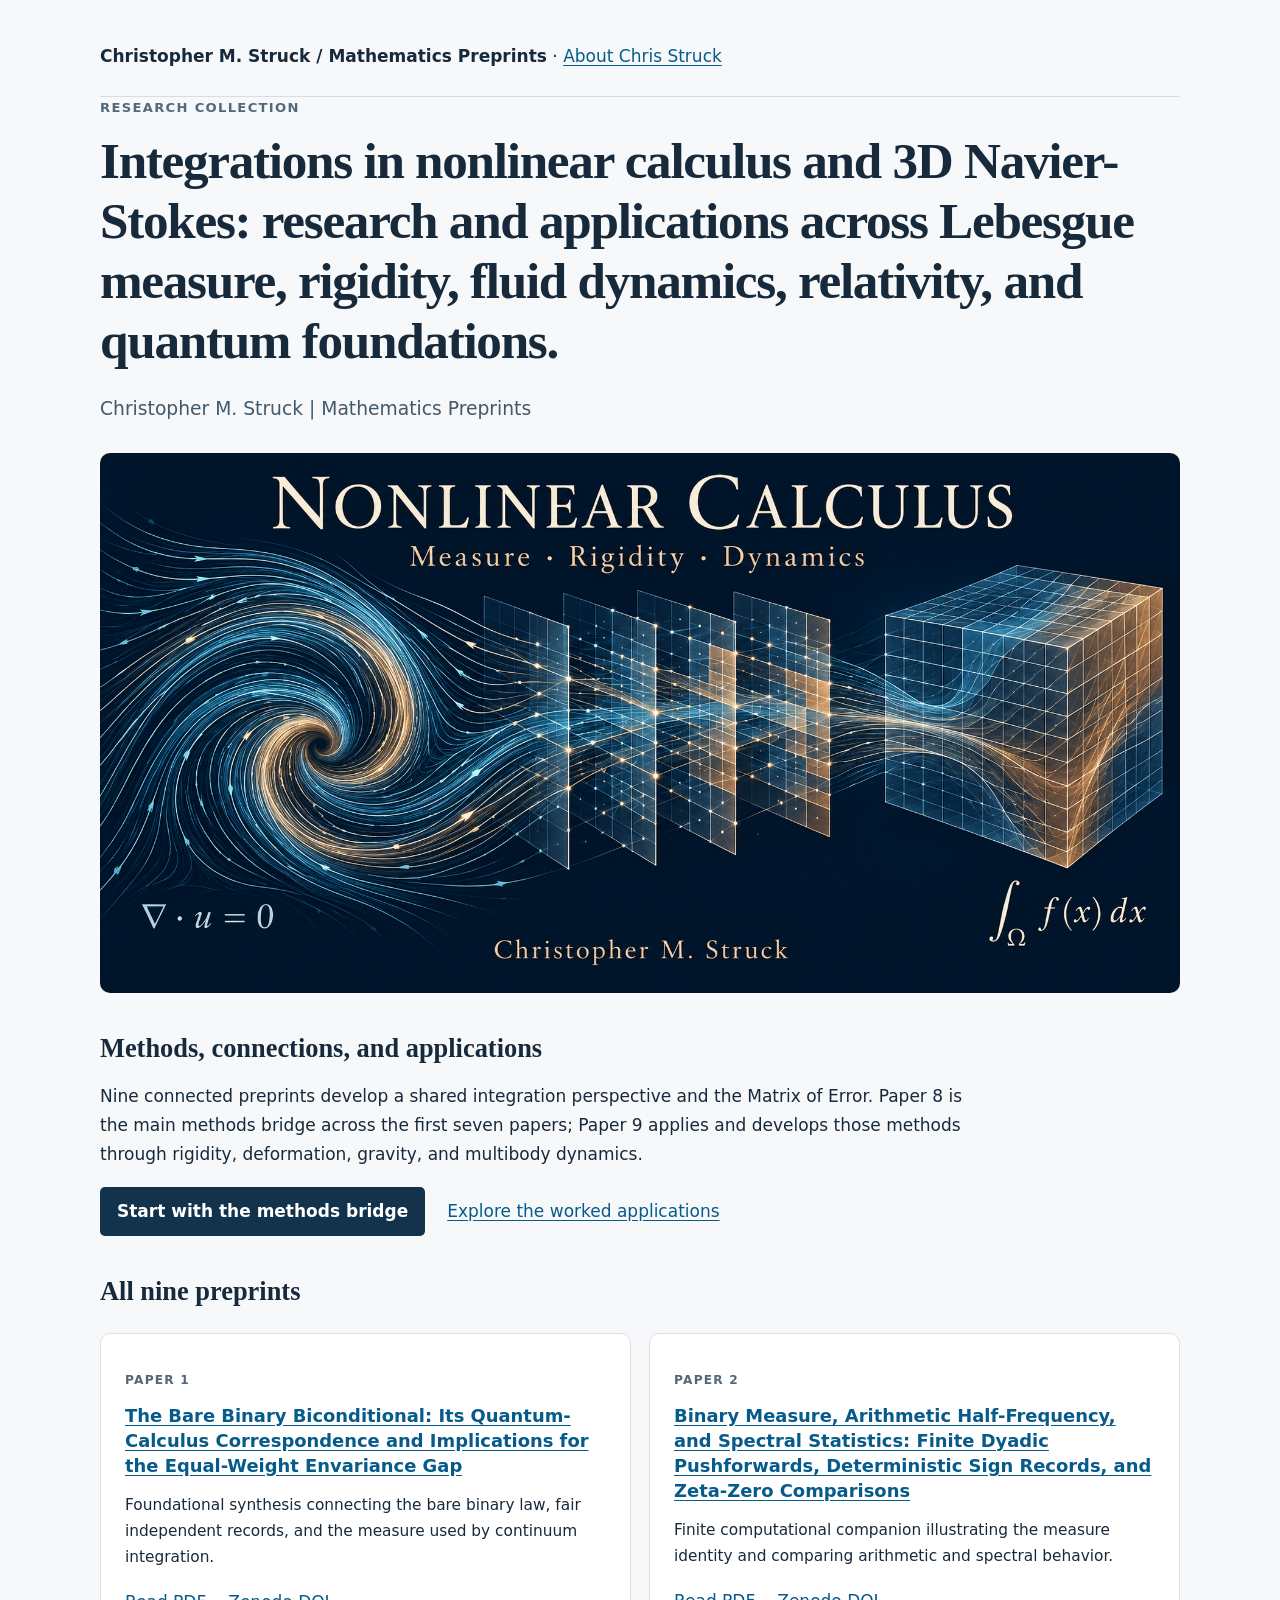
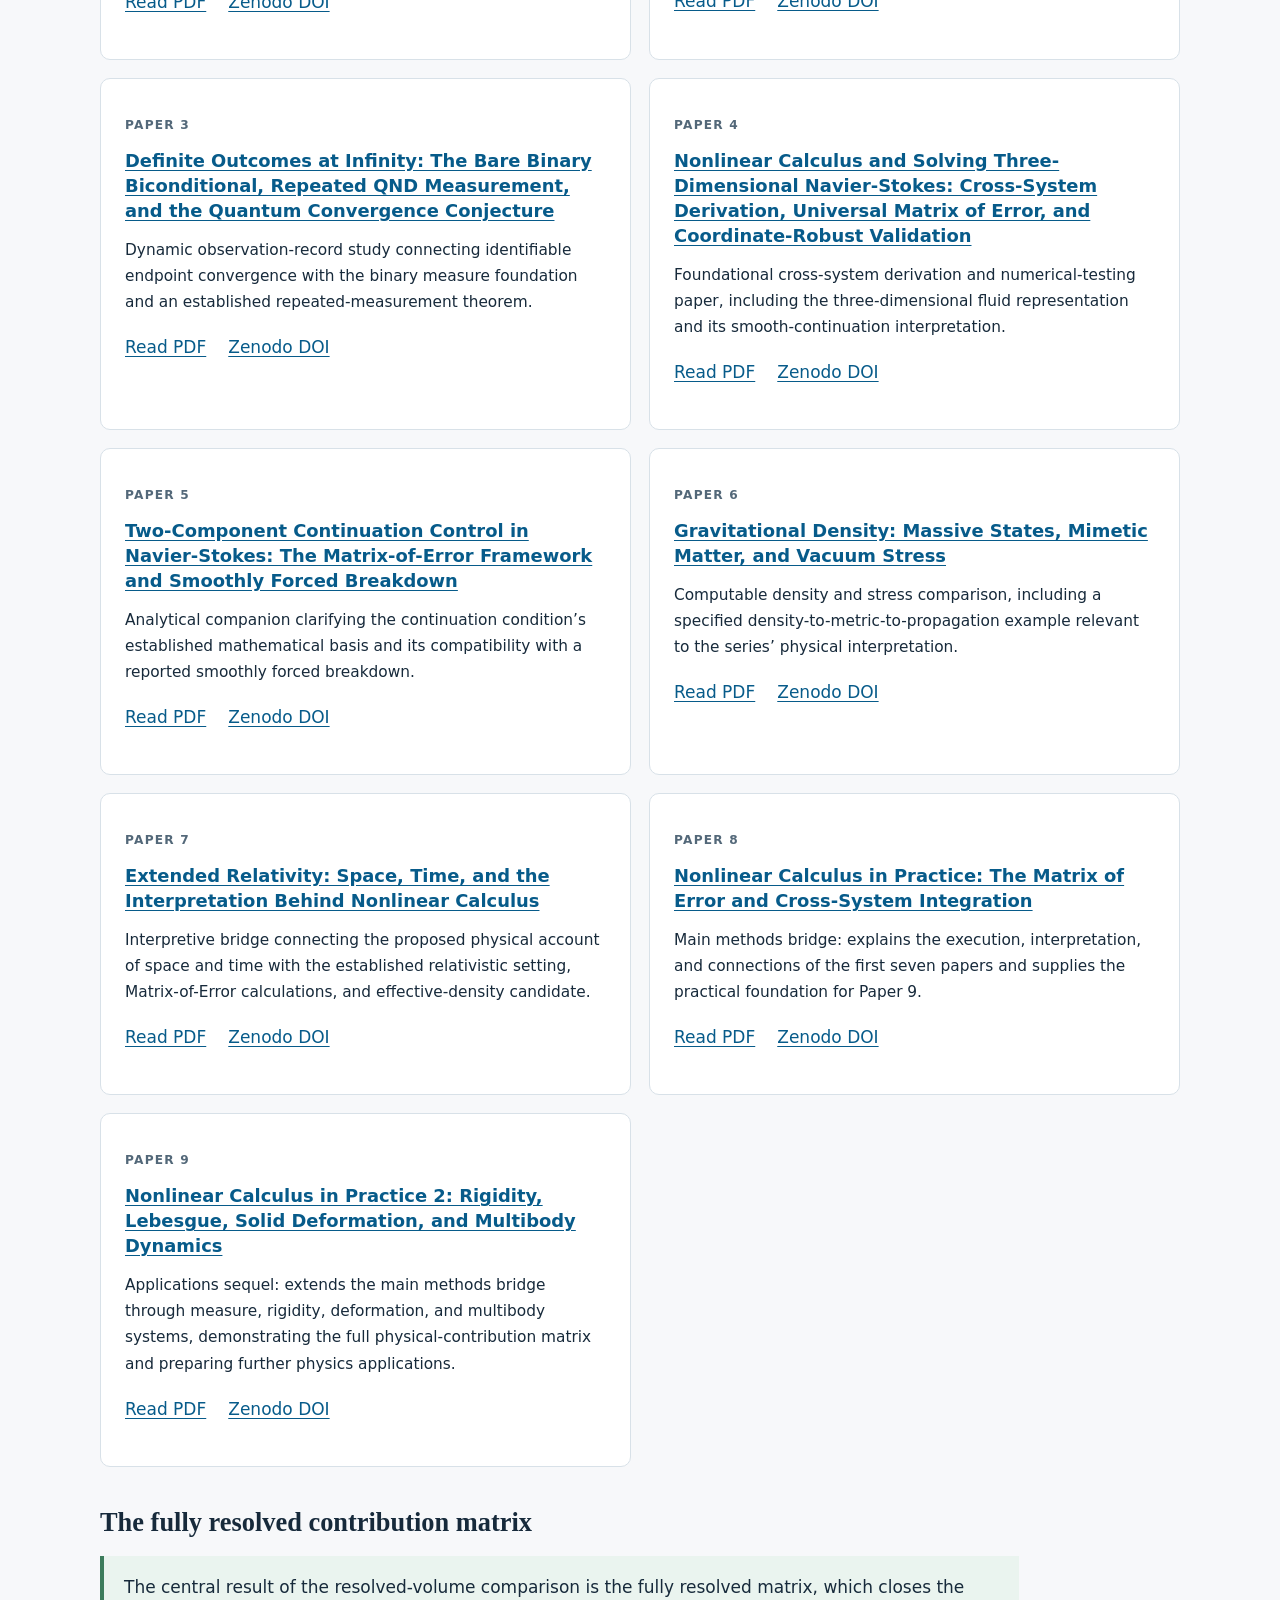
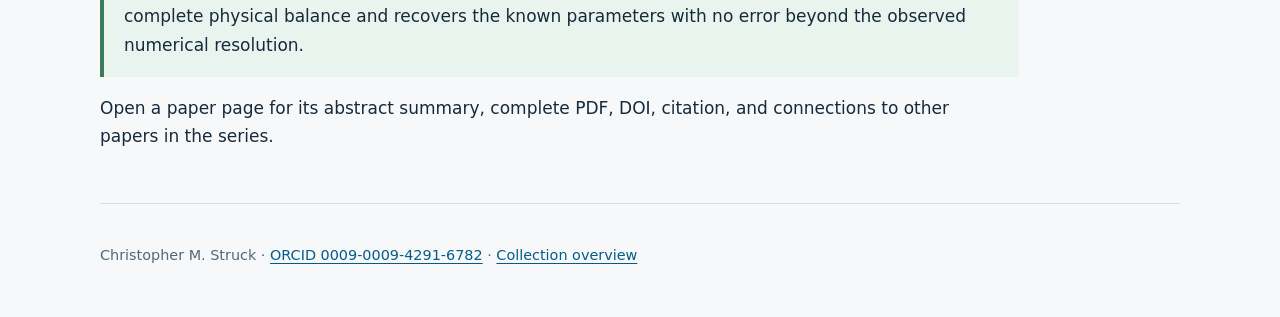
==== commit 6dbb4819: "Add files via upload" ====
--- a/index.html
+++ b/index.html
@@ -1,7 +1,7 @@
 <!doctype html>
-<html lang="en"><head><meta charset="utf-8"><meta name="viewport" content="width=device-width,initial-scale=1">
-<title>Integrations in nonlinear calculus and 3D Navier-Stokes: research and applications across Lebesgue measure, rigidity, fluid dynamics, relativity, and quantum foundations.</title><meta name="description" content="Christopher M. Struck&#x27;s nine mathematics preprints on nonlinear calculus, Navier-Stokes, Lebesgue measure, rigidity, relativity and quantum foundations."><meta name="author" content="Christopher M. Struck"><meta name="robots" content="index,follow">
+<html lang="en"><head><meta charset="utf-8"><meta name="viewport" content="width=device-width,initial-scale=1"><meta name="google-site-verification" content="SuHlMsPYT3F-_CYDoD1yIookHdNUTjSRSLvA4v5cYUU" />
+<title>Integrations in nonlinear calculus and 3D Navier-Stokes: research and applications across Lebesgue measure, rigidity, fluid dynamics, relativity, and quantum foundations.</title><meta name="description" content="Chris Struck (Christopher M. Struck): Nonlinear Calculus and Matrix of Error research, finance and data science, books, 11th Angel, and True Legends of Frost."><meta name="author" content="Christopher M. Struck"><meta name="robots" content="index,follow">
 <link rel="stylesheet" href="assets/site.css">
-<script type="application/ld+json">{"@context": "https://schema.org", "@type": "CollectionPage", "name": "Christopher M. Struck - Mathematics Preprints", "author": {"@type": "Person", "name": "Christopher M. Struck", "identifier": "https://orcid.org/0009-0009-4291-6782"}, "description": "A connected collection of nine mathematics and mathematical physics preprints."}</script>
-</head><body><a class="skip" href="#content">Skip to content</a><header><p><a class="brand" href="index.html">Christopher M. Struck / Mathematics Preprints</a></p></header>
+<script type="application/ld+json">{"@context": "https://schema.org", "@graph": [{"@type": "CollectionPage", "name": "Christopher M. Struck - Mathematics Preprints", "author": {"@id": "https://struckchris.github.io/chrisstruck/#christopher-struck"}, "description": "A connected collection of nine mathematics and mathematical physics preprints.", "@id": "https://struckchris.github.io/chrisstruck/#research-collection"}, {"@type": "Person", "@id": "https://struckchris.github.io/chrisstruck/#christopher-struck", "name": "Christopher M. Struck", "alternateName": ["Chris Struck", "Christopher M Struck", "C. M. Struck"], "url": "https://struckchris.github.io/chrisstruck/about.html", "identifier": {"@type": "PropertyValue", "propertyID": "ORCID", "value": "0009-0009-4291-6782", "url": "https://orcid.org/0009-0009-4291-6782"}, "sameAs": ["https://orcid.org/0009-0009-4291-6782", "https://www.goodreads.com/author/show/16671316.Christopher_M_Struck", "https://github.com/StruckChris"]}]}</script>
+</head><body><a class="skip" href="#content">Skip to content</a><header><p><a class="brand" href="index.html">Christopher M. Struck / Mathematics Preprints</a> · <a href="about.html">About Chris Struck</a></p></header>
 <main id="content"><p class="eyebrow">Research collection</p><h1>Integrations in nonlinear calculus and 3D Navier-Stokes: research and applications across Lebesgue measure, rigidity, fluid dynamics, relativity, and quantum foundations.</h1><p class="lead">Christopher M. Struck | Mathematics Preprints</p><img class="hero" src="assets/nonlinear-calculus-cover.png" alt="Fluid streamlines connected to an integration lattice and a deformed volume mesh." width="1774" height="887"><h2>Methods, connections, and applications</h2><p>Nine connected preprints develop a shared integration perspective and the Matrix of Error. Paper 8 is the main methods bridge across the first seven papers; Paper 9 applies and develops those methods through rigidity, deformation, gravity, and multibody dynamics.</p><div class="links"><a class="button" href="papers/08-nonlinear-calculus-in-practice/index.html">Start with the methods bridge</a><a href="papers/09-rigidity-and-multibody-dynamics/index.html">Explore the worked applications</a></div><h2>All nine preprints</h2><div class="grid"><article class="card"><p class="eyebrow">Paper 1</p><h3><a href="papers/01-bare-binary-biconditional/index.html">The Bare Binary Biconditional: Its Quantum-Calculus Correspondence and Implications for the Equal-Weight Envariance Gap</a></h3><p>Foundational synthesis connecting the bare binary law, fair independent records, and the measure used by continuum integration.</p><div class="links"><a href="papers/01-bare-binary-biconditional/bare-binary-biconditional.pdf">Read PDF</a><a href="https://doi.org/10.5281/zenodo.21705119">Zenodo DOI</a></div></article><article class="card"><p class="eyebrow">Paper 2</p><h3><a href="papers/02-binary-measure-and-spectral-statistics/index.html">Binary Measure, Arithmetic Half-Frequency, and Spectral Statistics: Finite Dyadic Pushforwards, Deterministic Sign Records, and Zeta-Zero Comparisons</a></h3><p>Finite computational companion illustrating the measure identity and comparing arithmetic and spectral behavior.</p><div class="links"><a href="papers/02-binary-measure-and-spectral-statistics/binary-measure-and-spectral-statistics.pdf">Read PDF</a><a href="https://doi.org/10.5281/zenodo.22165136">Zenodo DOI</a></div></article><article class="card"><p class="eyebrow">Paper 3</p><h3><a href="papers/03-definite-outcomes-at-infinity/index.html">Definite Outcomes at Infinity: The Bare Binary Biconditional, Repeated QND Measurement, and the Quantum Convergence Conjecture</a></h3><p>Dynamic observation-record study connecting identifiable endpoint convergence with the binary measure foundation and an established repeated-measurement theorem.</p><div class="links"><a href="papers/03-definite-outcomes-at-infinity/definite-outcomes-at-infinity.pdf">Read PDF</a><a href="https://doi.org/10.5281/zenodo.22165280">Zenodo DOI</a></div></article><article class="card"><p class="eyebrow">Paper 4</p><h3><a href="papers/04-nonlinear-calculus-and-navier-stokes/index.html">Nonlinear Calculus and Solving Three-Dimensional Navier-Stokes: Cross-System Derivation, Universal Matrix of Error, and Coordinate-Robust Validation</a></h3><p>Foundational cross-system derivation and numerical-testing paper, including the three-dimensional fluid representation and its smooth-continuation interpretation.</p><div class="links"><a href="papers/04-nonlinear-calculus-and-navier-stokes/nonlinear-calculus-and-navier-stokes.pdf">Read PDF</a><a href="https://doi.org/10.5281/zenodo.22432312">Zenodo DOI</a></div></article><article class="card"><p class="eyebrow">Paper 5</p><h3><a href="papers/05-navier-stokes-continuation/index.html">Two-Component Continuation Control in Navier-Stokes: The Matrix-of-Error Framework and Smoothly Forced Breakdown</a></h3><p>Analytical companion clarifying the continuation condition’s established mathematical basis and its compatibility with a reported smoothly forced breakdown.</p><div class="links"><a href="papers/05-navier-stokes-continuation/navier-stokes-continuation.pdf">Read PDF</a><a href="https://doi.org/10.5281/zenodo.22680119">Zenodo DOI</a></div></article><article class="card"><p class="eyebrow">Paper 6</p><h3><a href="papers/06-gravitational-density/index.html">Gravitational Density: Massive States, Mimetic Matter, and Vacuum Stress</a></h3><p>Computable density and stress comparison, including a specified density-to-metric-to-propagation example relevant to the series’ physical interpretation.</p><div class="links"><a href="papers/06-gravitational-density/gravitational-density.pdf">Read PDF</a><a href="https://doi.org/10.5281/zenodo.22682488">Zenodo DOI</a></div></article><article class="card"><p class="eyebrow">Paper 7</p><h3><a href="papers/07-extended-relativity/index.html">Extended Relativity: Space, Time, and the Interpretation Behind Nonlinear Calculus</a></h3><p>Interpretive bridge connecting the proposed physical account of space and time with the established relativistic setting, Matrix-of-Error calculations, and effective-density candidate.</p><div class="links"><a href="papers/07-extended-relativity/extended-relativity.pdf">Read PDF</a><a href="https://doi.org/10.5281/zenodo.22682490">Zenodo DOI</a></div></article><article class="card"><p class="eyebrow">Paper 8</p><h3><a href="papers/08-nonlinear-calculus-in-practice/index.html">Nonlinear Calculus in Practice: The Matrix of Error and Cross-System Integration</a></h3><p>Main methods bridge: explains the execution, interpretation, and connections of the first seven papers and supplies the practical foundation for Paper 9.</p><div class="links"><a href="papers/08-nonlinear-calculus-in-practice/nonlinear-calculus-in-practice.pdf">Read PDF</a><a href="https://doi.org/10.5281/zenodo.23343429">Zenodo DOI</a></div></article><article class="card"><p class="eyebrow">Paper 9</p><h3><a href="papers/09-rigidity-and-multibody-dynamics/index.html">Nonlinear Calculus in Practice 2: Rigidity, Lebesgue, Solid Deformation, and Multibody Dynamics</a></h3><p>Applications sequel: extends the main methods bridge through measure, rigidity, deformation, and multibody systems, demonstrating the full physical-contribution matrix and preparing further physics applications.</p><div class="links"><a href="papers/09-rigidity-and-multibody-dynamics/rigidity-lebesgue-and-multibody-dynamics.pdf">Read PDF</a><a href="https://doi.org/10.5281/zenodo.23671648">Zenodo DOI</a></div></article></div><h2>The fully resolved contribution matrix</h2><p class="callout">The central result of the resolved-volume comparison is the fully resolved matrix, which closes the complete physical balance and recovers the known parameters with no error beyond the observed numerical resolution.</p><p>Open a paper page for its abstract summary, complete PDF, DOI, citation, and connections to other papers in the series.</p></main><footer><p>Christopher M. Struck · <a href="https://orcid.org/0009-0009-4291-6782">ORCID 0009-0009-4291-6782</a> · <a href="./">Collection overview</a></p></footer></body></html>
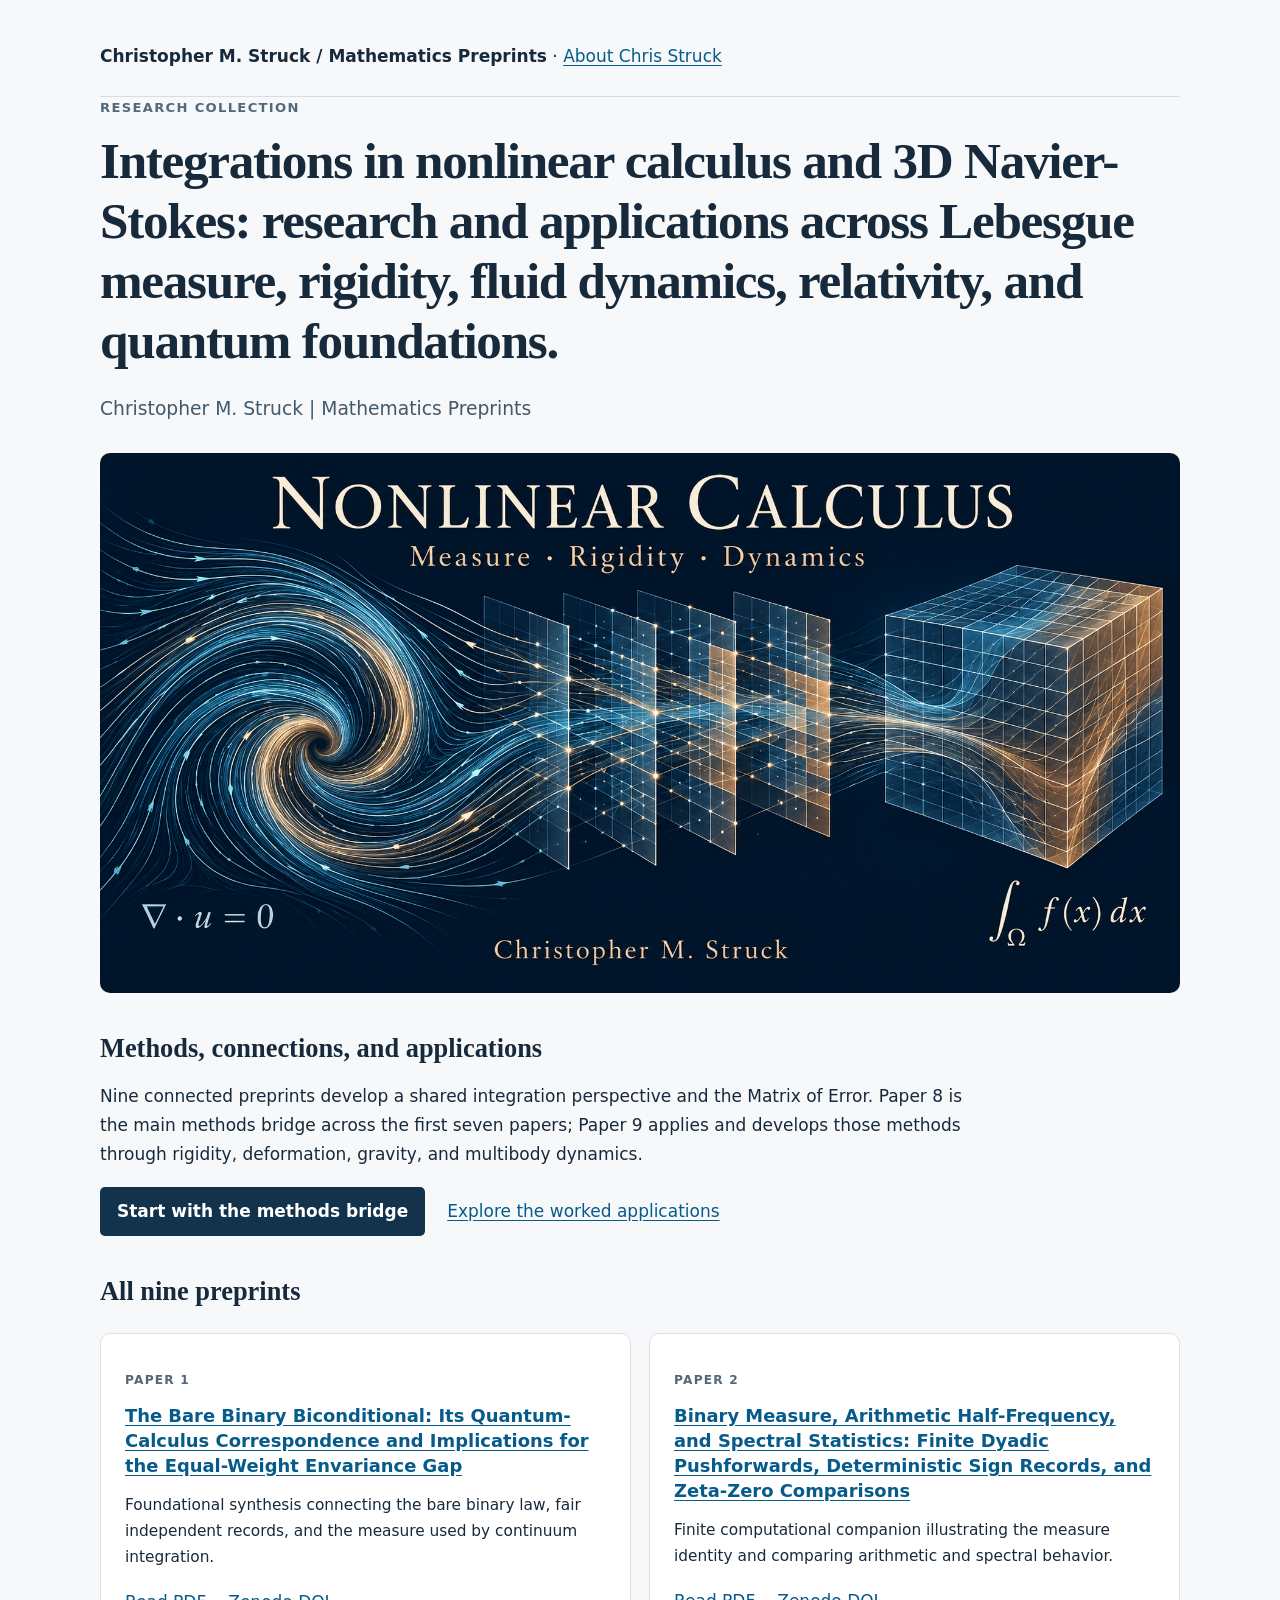
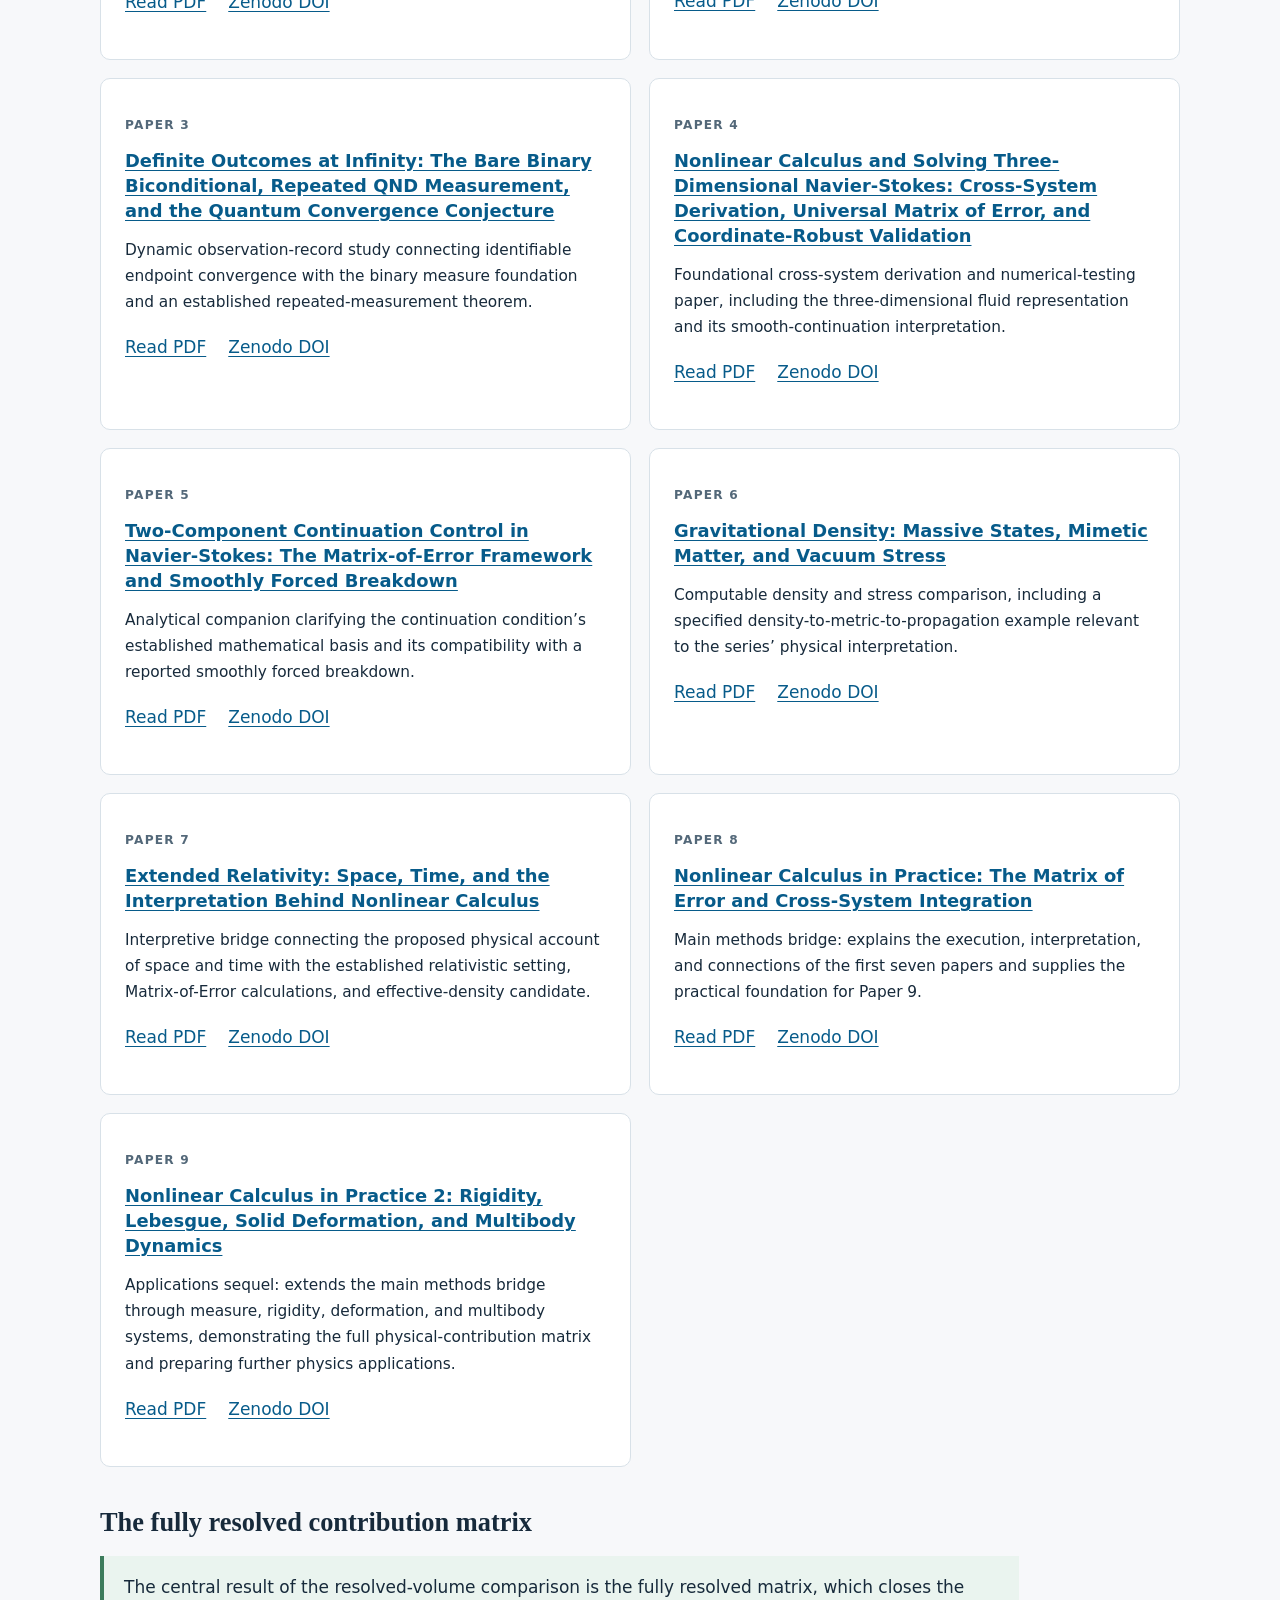
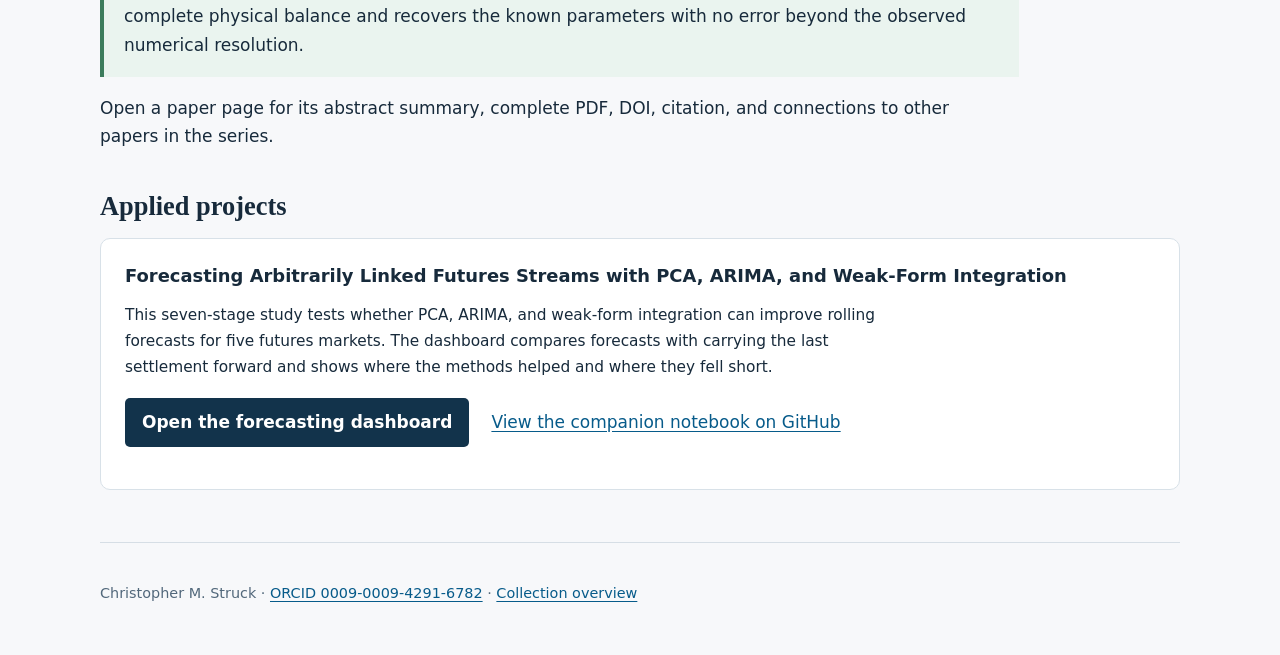
==== commit e9d6eff9: "Add files via upload" ====
--- a/index.html
+++ b/index.html
@@ -4,4 +4,16 @@
 <link rel="stylesheet" href="assets/site.css">
 <script type="application/ld+json">{"@context": "https://schema.org", "@graph": [{"@type": "CollectionPage", "name": "Christopher M. Struck - Mathematics Preprints", "author": {"@id": "https://struckchris.github.io/chrisstruck/#christopher-struck"}, "description": "A connected collection of nine mathematics and mathematical physics preprints.", "@id": "https://struckchris.github.io/chrisstruck/#research-collection"}, {"@type": "Person", "@id": "https://struckchris.github.io/chrisstruck/#christopher-struck", "name": "Christopher M. Struck", "alternateName": ["Chris Struck", "Christopher M Struck", "C. M. Struck"], "url": "https://struckchris.github.io/chrisstruck/about.html", "identifier": {"@type": "PropertyValue", "propertyID": "ORCID", "value": "0009-0009-4291-6782", "url": "https://orcid.org/0009-0009-4291-6782"}, "sameAs": ["https://orcid.org/0009-0009-4291-6782", "https://www.goodreads.com/author/show/16671316.Christopher_M_Struck", "https://github.com/StruckChris"]}]}</script>
 </head><body><a class="skip" href="#content">Skip to content</a><header><p><a class="brand" href="index.html">Christopher M. Struck / Mathematics Preprints</a> · <a href="about.html">About Chris Struck</a></p></header>
-<main id="content"><p class="eyebrow">Research collection</p><h1>Integrations in nonlinear calculus and 3D Navier-Stokes: research and applications across Lebesgue measure, rigidity, fluid dynamics, relativity, and quantum foundations.</h1><p class="lead">Christopher M. Struck | Mathematics Preprints</p><img class="hero" src="assets/nonlinear-calculus-cover.png" alt="Fluid streamlines connected to an integration lattice and a deformed volume mesh." width="1774" height="887"><h2>Methods, connections, and applications</h2><p>Nine connected preprints develop a shared integration perspective and the Matrix of Error. Paper 8 is the main methods bridge across the first seven papers; Paper 9 applies and develops those methods through rigidity, deformation, gravity, and multibody dynamics.</p><div class="links"><a class="button" href="papers/08-nonlinear-calculus-in-practice/index.html">Start with the methods bridge</a><a href="papers/09-rigidity-and-multibody-dynamics/index.html">Explore the worked applications</a></div><h2>All nine preprints</h2><div class="grid"><article class="card"><p class="eyebrow">Paper 1</p><h3><a href="papers/01-bare-binary-biconditional/index.html">The Bare Binary Biconditional: Its Quantum-Calculus Correspondence and Implications for the Equal-Weight Envariance Gap</a></h3><p>Foundational synthesis connecting the bare binary law, fair independent records, and the measure used by continuum integration.</p><div class="links"><a href="papers/01-bare-binary-biconditional/bare-binary-biconditional.pdf">Read PDF</a><a href="https://doi.org/10.5281/zenodo.21705119">Zenodo DOI</a></div></article><article class="card"><p class="eyebrow">Paper 2</p><h3><a href="papers/02-binary-measure-and-spectral-statistics/index.html">Binary Measure, Arithmetic Half-Frequency, and Spectral Statistics: Finite Dyadic Pushforwards, Deterministic Sign Records, and Zeta-Zero Comparisons</a></h3><p>Finite computational companion illustrating the measure identity and comparing arithmetic and spectral behavior.</p><div class="links"><a href="papers/02-binary-measure-and-spectral-statistics/binary-measure-and-spectral-statistics.pdf">Read PDF</a><a href="https://doi.org/10.5281/zenodo.22165136">Zenodo DOI</a></div></article><article class="card"><p class="eyebrow">Paper 3</p><h3><a href="papers/03-definite-outcomes-at-infinity/index.html">Definite Outcomes at Infinity: The Bare Binary Biconditional, Repeated QND Measurement, and the Quantum Convergence Conjecture</a></h3><p>Dynamic observation-record study connecting identifiable endpoint convergence with the binary measure foundation and an established repeated-measurement theorem.</p><div class="links"><a href="papers/03-definite-outcomes-at-infinity/definite-outcomes-at-infinity.pdf">Read PDF</a><a href="https://doi.org/10.5281/zenodo.22165280">Zenodo DOI</a></div></article><article class="card"><p class="eyebrow">Paper 4</p><h3><a href="papers/04-nonlinear-calculus-and-navier-stokes/index.html">Nonlinear Calculus and Solving Three-Dimensional Navier-Stokes: Cross-System Derivation, Universal Matrix of Error, and Coordinate-Robust Validation</a></h3><p>Foundational cross-system derivation and numerical-testing paper, including the three-dimensional fluid representation and its smooth-continuation interpretation.</p><div class="links"><a href="papers/04-nonlinear-calculus-and-navier-stokes/nonlinear-calculus-and-navier-stokes.pdf">Read PDF</a><a href="https://doi.org/10.5281/zenodo.22432312">Zenodo DOI</a></div></article><article class="card"><p class="eyebrow">Paper 5</p><h3><a href="papers/05-navier-stokes-continuation/index.html">Two-Component Continuation Control in Navier-Stokes: The Matrix-of-Error Framework and Smoothly Forced Breakdown</a></h3><p>Analytical companion clarifying the continuation condition’s established mathematical basis and its compatibility with a reported smoothly forced breakdown.</p><div class="links"><a href="papers/05-navier-stokes-continuation/navier-stokes-continuation.pdf">Read PDF</a><a href="https://doi.org/10.5281/zenodo.22680119">Zenodo DOI</a></div></article><article class="card"><p class="eyebrow">Paper 6</p><h3><a href="papers/06-gravitational-density/index.html">Gravitational Density: Massive States, Mimetic Matter, and Vacuum Stress</a></h3><p>Computable density and stress comparison, including a specified density-to-metric-to-propagation example relevant to the series’ physical interpretation.</p><div class="links"><a href="papers/06-gravitational-density/gravitational-density.pdf">Read PDF</a><a href="https://doi.org/10.5281/zenodo.22682488">Zenodo DOI</a></div></article><article class="card"><p class="eyebrow">Paper 7</p><h3><a href="papers/07-extended-relativity/index.html">Extended Relativity: Space, Time, and the Interpretation Behind Nonlinear Calculus</a></h3><p>Interpretive bridge connecting the proposed physical account of space and time with the established relativistic setting, Matrix-of-Error calculations, and effective-density candidate.</p><div class="links"><a href="papers/07-extended-relativity/extended-relativity.pdf">Read PDF</a><a href="https://doi.org/10.5281/zenodo.22682490">Zenodo DOI</a></div></article><article class="card"><p class="eyebrow">Paper 8</p><h3><a href="papers/08-nonlinear-calculus-in-practice/index.html">Nonlinear Calculus in Practice: The Matrix of Error and Cross-System Integration</a></h3><p>Main methods bridge: explains the execution, interpretation, and connections of the first seven papers and supplies the practical foundation for Paper 9.</p><div class="links"><a href="papers/08-nonlinear-calculus-in-practice/nonlinear-calculus-in-practice.pdf">Read PDF</a><a href="https://doi.org/10.5281/zenodo.23343429">Zenodo DOI</a></div></article><article class="card"><p class="eyebrow">Paper 9</p><h3><a href="papers/09-rigidity-and-multibody-dynamics/index.html">Nonlinear Calculus in Practice 2: Rigidity, Lebesgue, Solid Deformation, and Multibody Dynamics</a></h3><p>Applications sequel: extends the main methods bridge through measure, rigidity, deformation, and multibody systems, demonstrating the full physical-contribution matrix and preparing further physics applications.</p><div class="links"><a href="papers/09-rigidity-and-multibody-dynamics/rigidity-lebesgue-and-multibody-dynamics.pdf">Read PDF</a><a href="https://doi.org/10.5281/zenodo.23671648">Zenodo DOI</a></div></article></div><h2>The fully resolved contribution matrix</h2><p class="callout">The central result of the resolved-volume comparison is the fully resolved matrix, which closes the complete physical balance and recovers the known parameters with no error beyond the observed numerical resolution.</p><p>Open a paper page for its abstract summary, complete PDF, DOI, citation, and connections to other papers in the series.</p></main><footer><p>Christopher M. Struck · <a href="https://orcid.org/0009-0009-4291-6782">ORCID 0009-0009-4291-6782</a> · <a href="./">Collection overview</a></p></footer></body></html>
+<main id="content"><p class="eyebrow">Research collection</p><h1>Integrations in nonlinear calculus and 3D Navier-Stokes: research and applications across Lebesgue measure, rigidity, fluid dynamics, relativity, and quantum foundations.</h1><p class="lead">Christopher M. Struck | Mathematics Preprints</p><img class="hero" src="assets/nonlinear-calculus-cover.png" alt="Fluid streamlines connected to an integration lattice and a deformed volume mesh." width="1774" height="887"><h2>Methods, connections, and applications</h2><p>Nine connected preprints develop a shared integration perspective and the Matrix of Error. Paper 8 is the main methods bridge across the first seven papers; Paper 9 applies and develops those methods through rigidity, deformation, gravity, and multibody dynamics.</p><div class="links"><a class="button" href="papers/08-nonlinear-calculus-in-practice/index.html">Start with the methods bridge</a><a href="papers/09-rigidity-and-multibody-dynamics/index.html">Explore the worked applications</a></div><h2>All nine preprints</h2><div class="grid"><article class="card"><p class="eyebrow">Paper 1</p><h3><a href="papers/01-bare-binary-biconditional/index.html">The Bare Binary Biconditional: Its Quantum-Calculus Correspondence and Implications for the Equal-Weight Envariance Gap</a></h3><p>Foundational synthesis connecting the bare binary law, fair independent records, and the measure used by continuum integration.</p><div class="links"><a href="papers/01-bare-binary-biconditional/bare-binary-biconditional.pdf">Read PDF</a><a href="https://doi.org/10.5281/zenodo.21705119">Zenodo DOI</a></div></article><article class="card"><p class="eyebrow">Paper 2</p><h3><a href="papers/02-binary-measure-and-spectral-statistics/index.html">Binary Measure, Arithmetic Half-Frequency, and Spectral Statistics: Finite Dyadic Pushforwards, Deterministic Sign Records, and Zeta-Zero Comparisons</a></h3><p>Finite computational companion illustrating the measure identity and comparing arithmetic and spectral behavior.</p><div class="links"><a href="papers/02-binary-measure-and-spectral-statistics/binary-measure-and-spectral-statistics.pdf">Read PDF</a><a href="https://doi.org/10.5281/zenodo.22165136">Zenodo DOI</a></div></article><article class="card"><p class="eyebrow">Paper 3</p><h3><a href="papers/03-definite-outcomes-at-infinity/index.html">Definite Outcomes at Infinity: The Bare Binary Biconditional, Repeated QND Measurement, and the Quantum Convergence Conjecture</a></h3><p>Dynamic observation-record study connecting identifiable endpoint convergence with the binary measure foundation and an established repeated-measurement theorem.</p><div class="links"><a href="papers/03-definite-outcomes-at-infinity/definite-outcomes-at-infinity.pdf">Read PDF</a><a href="https://doi.org/10.5281/zenodo.22165280">Zenodo DOI</a></div></article><article class="card"><p class="eyebrow">Paper 4</p><h3><a href="papers/04-nonlinear-calculus-and-navier-stokes/index.html">Nonlinear Calculus and Solving Three-Dimensional Navier-Stokes: Cross-System Derivation, Universal Matrix of Error, and Coordinate-Robust Validation</a></h3><p>Foundational cross-system derivation and numerical-testing paper, including the three-dimensional fluid representation and its smooth-continuation interpretation.</p><div class="links"><a href="papers/04-nonlinear-calculus-and-navier-stokes/nonlinear-calculus-and-navier-stokes.pdf">Read PDF</a><a href="https://doi.org/10.5281/zenodo.22432312">Zenodo DOI</a></div></article><article class="card"><p class="eyebrow">Paper 5</p><h3><a href="papers/05-navier-stokes-continuation/index.html">Two-Component Continuation Control in Navier-Stokes: The Matrix-of-Error Framework and Smoothly Forced Breakdown</a></h3><p>Analytical companion clarifying the continuation condition’s established mathematical basis and its compatibility with a reported smoothly forced breakdown.</p><div class="links"><a href="papers/05-navier-stokes-continuation/navier-stokes-continuation.pdf">Read PDF</a><a href="https://doi.org/10.5281/zenodo.22680119">Zenodo DOI</a></div></article><article class="card"><p class="eyebrow">Paper 6</p><h3><a href="papers/06-gravitational-density/index.html">Gravitational Density: Massive States, Mimetic Matter, and Vacuum Stress</a></h3><p>Computable density and stress comparison, including a specified density-to-metric-to-propagation example relevant to the series’ physical interpretation.</p><div class="links"><a href="papers/06-gravitational-density/gravitational-density.pdf">Read PDF</a><a href="https://doi.org/10.5281/zenodo.22682488">Zenodo DOI</a></div></article><article class="card"><p class="eyebrow">Paper 7</p><h3><a href="papers/07-extended-relativity/index.html">Extended Relativity: Space, Time, and the Interpretation Behind Nonlinear Calculus</a></h3><p>Interpretive bridge connecting the proposed physical account of space and time with the established relativistic setting, Matrix-of-Error calculations, and effective-density candidate.</p><div class="links"><a href="papers/07-extended-relativity/extended-relativity.pdf">Read PDF</a><a href="https://doi.org/10.5281/zenodo.22682490">Zenodo DOI</a></div></article><article class="card"><p class="eyebrow">Paper 8</p><h3><a href="papers/08-nonlinear-calculus-in-practice/index.html">Nonlinear Calculus in Practice: The Matrix of Error and Cross-System Integration</a></h3><p>Main methods bridge: explains the execution, interpretation, and connections of the first seven papers and supplies the practical foundation for Paper 9.</p><div class="links"><a href="papers/08-nonlinear-calculus-in-practice/nonlinear-calculus-in-practice.pdf">Read PDF</a><a href="https://doi.org/10.5281/zenodo.23343429">Zenodo DOI</a></div></article><article class="card"><p class="eyebrow">Paper 9</p><h3><a href="papers/09-rigidity-and-multibody-dynamics/index.html">Nonlinear Calculus in Practice 2: Rigidity, Lebesgue, Solid Deformation, and Multibody Dynamics</a></h3><p>Applications sequel: extends the main methods bridge through measure, rigidity, deformation, and multibody systems, demonstrating the full physical-contribution matrix and preparing further physics applications.</p><div class="links"><a href="papers/09-rigidity-and-multibody-dynamics/rigidity-lebesgue-and-multibody-dynamics.pdf">Read PDF</a><a href="https://doi.org/10.5281/zenodo.23671648">Zenodo DOI</a></div></article></div><h2>The fully resolved contribution matrix</h2><p class="callout">The central result of the resolved-volume comparison is the fully resolved matrix, which closes the complete physical balance and recovers the known parameters with no error beyond the observed numerical resolution.</p><p>Open a paper page for its abstract summary, complete PDF, DOI, citation, and connections to other papers in the series.</p>
+<section id="applied-projects" aria-labelledby="applied-projects-title">
+  <h2 id="applied-projects-title">Applied projects</h2>
+  <article class="card">
+    <h3>Forecasting Arbitrarily Linked Futures Streams with PCA, ARIMA, and Weak-Form Integration</h3>
+    <p>This seven-stage study tests whether PCA, ARIMA, and weak-form integration can improve rolling forecasts for five futures markets. The dashboard compares forecasts with carrying the last settlement forward and shows where the methods helped and where they fell short.</p>
+    <div class="links">
+      <a class="button" href="futures-forecasting.html">Open the forecasting dashboard</a>
+      <a href="https://github.com/StruckChris/chrisstruck/blob/main/Futures_Results_Companion.ipynb">View the companion notebook on GitHub</a>
+    </div>
+  </article>
+</section>
+</main><footer><p>Christopher M. Struck · <a href="https://orcid.org/0009-0009-4291-6782">ORCID 0009-0009-4291-6782</a> · <a href="./">Collection overview</a></p></footer></body></html>
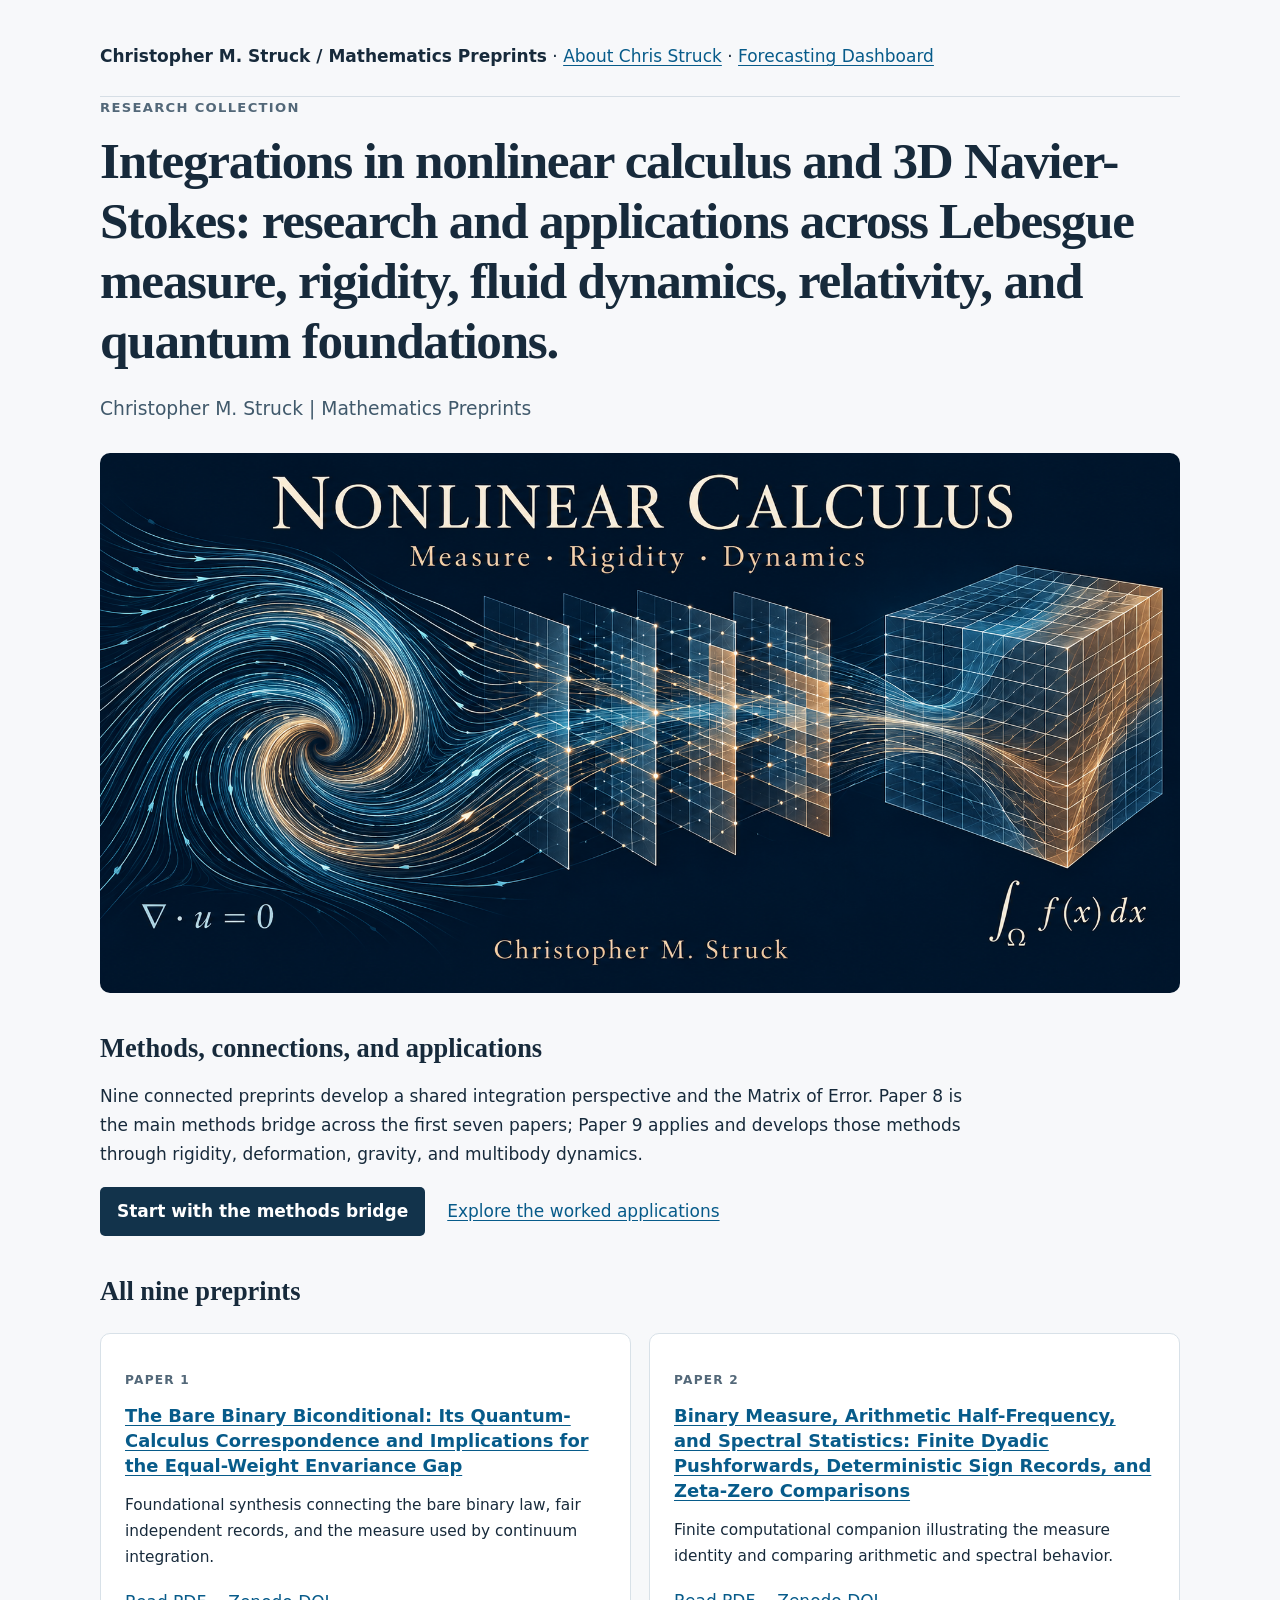
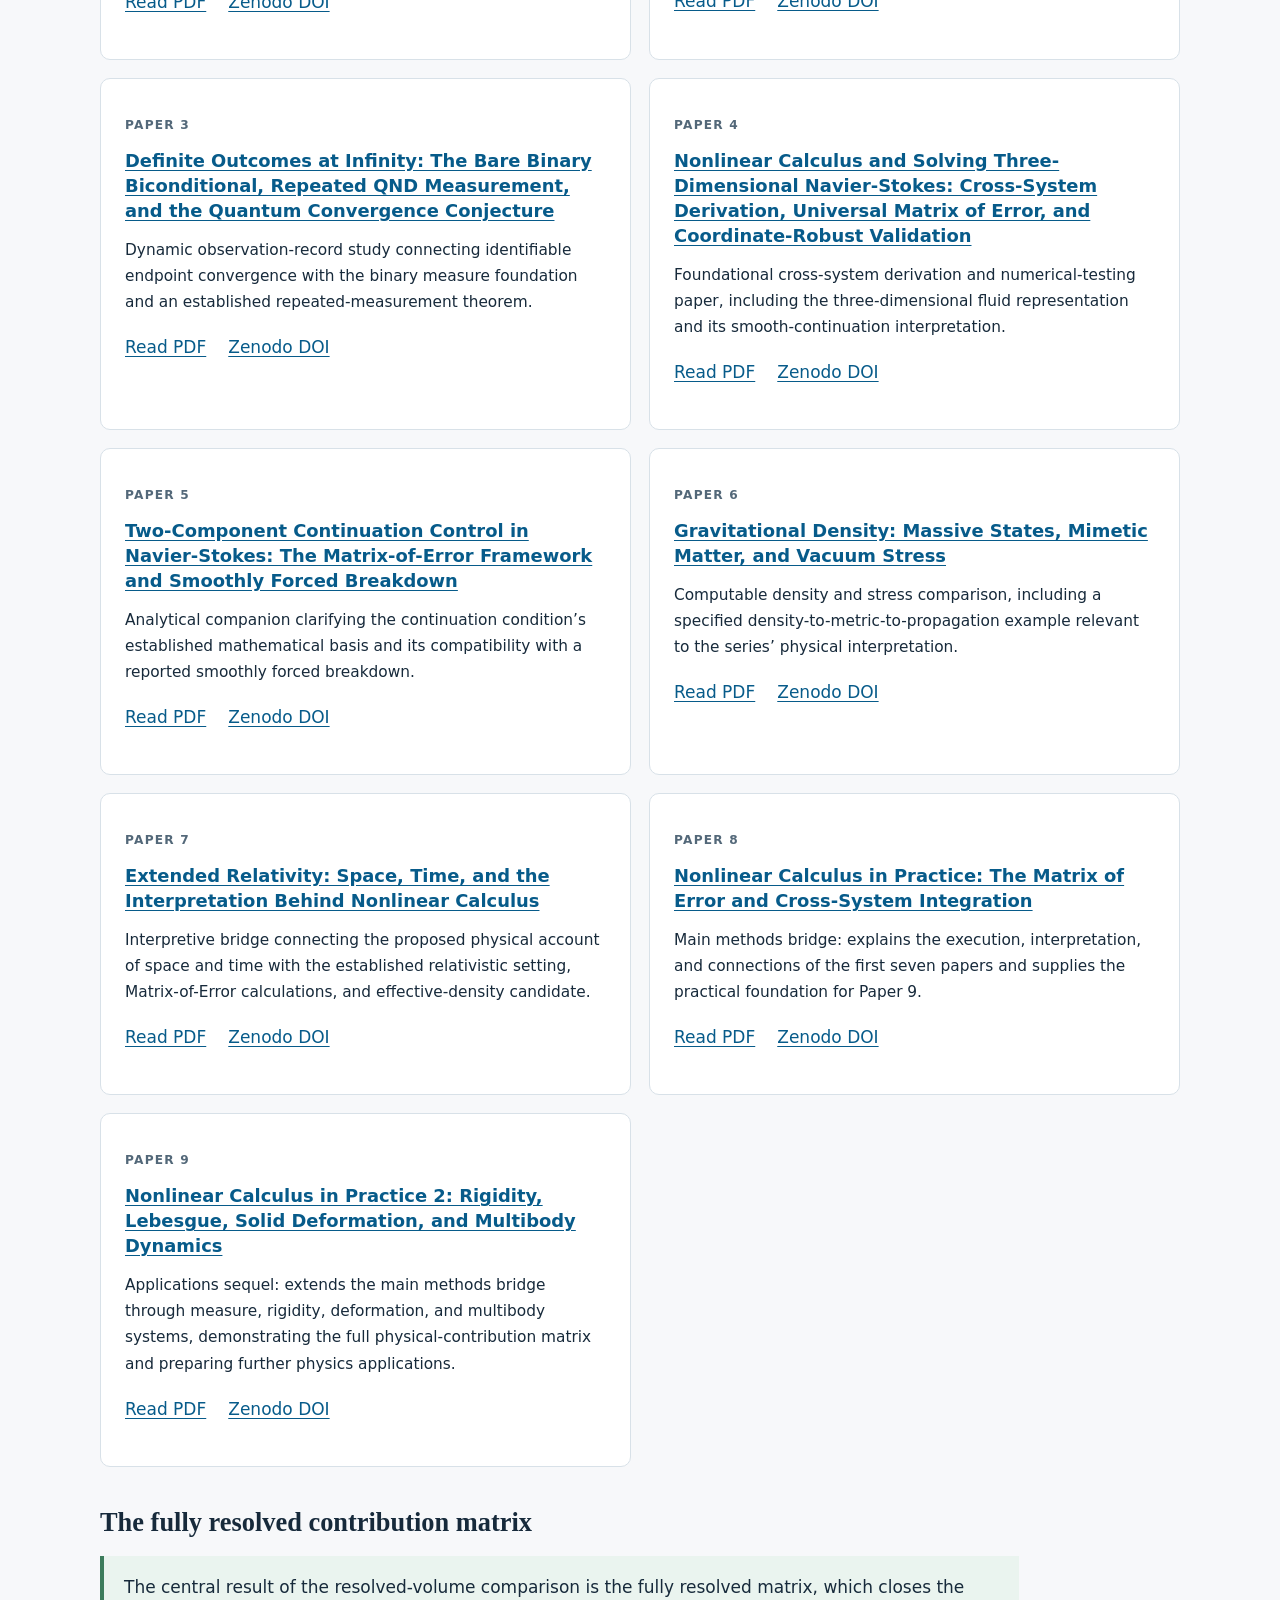
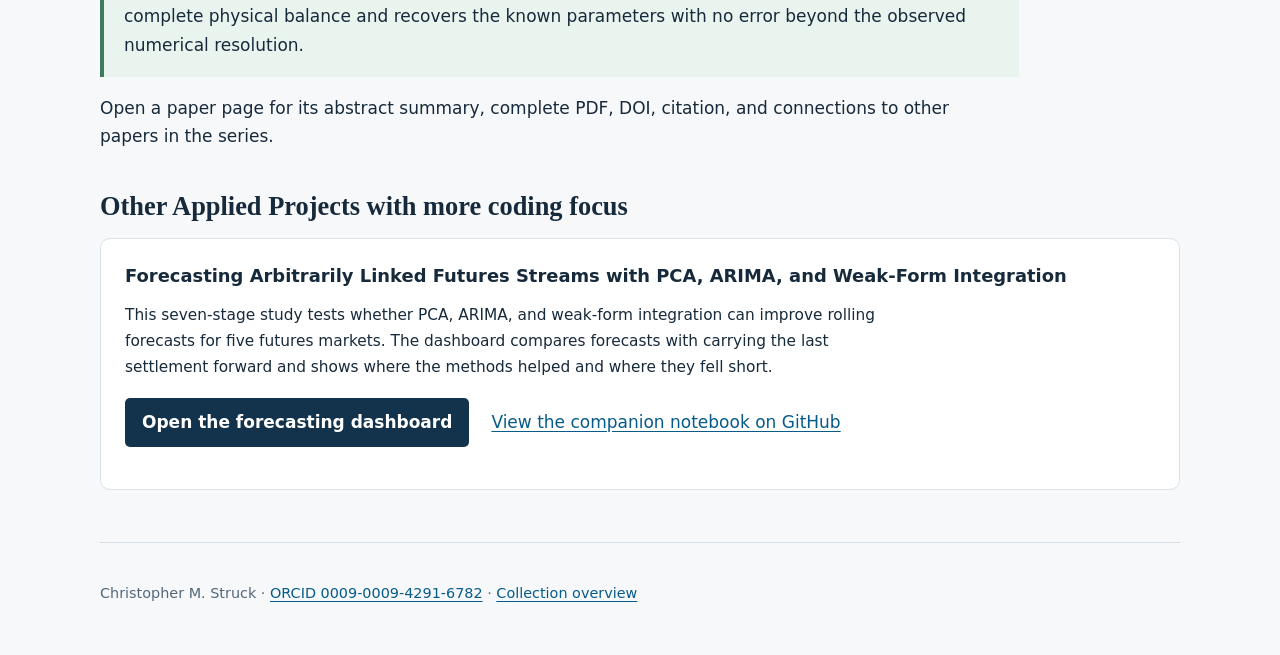
==== commit af1ced9c: "Add files via upload" ====
--- a/index.html
+++ b/index.html
@@ -3,10 +3,10 @@
 <title>Integrations in nonlinear calculus and 3D Navier-Stokes: research and applications across Lebesgue measure, rigidity, fluid dynamics, relativity, and quantum foundations.</title><meta name="description" content="Chris Struck (Christopher M. Struck): Nonlinear Calculus and Matrix of Error research, finance and data science, books, 11th Angel, and True Legends of Frost."><meta name="author" content="Christopher M. Struck"><meta name="robots" content="index,follow">
 <link rel="stylesheet" href="assets/site.css">
 <script type="application/ld+json">{"@context": "https://schema.org", "@graph": [{"@type": "CollectionPage", "name": "Christopher M. Struck - Mathematics Preprints", "author": {"@id": "https://struckchris.github.io/chrisstruck/#christopher-struck"}, "description": "A connected collection of nine mathematics and mathematical physics preprints.", "@id": "https://struckchris.github.io/chrisstruck/#research-collection"}, {"@type": "Person", "@id": "https://struckchris.github.io/chrisstruck/#christopher-struck", "name": "Christopher M. Struck", "alternateName": ["Chris Struck", "Christopher M Struck", "C. M. Struck"], "url": "https://struckchris.github.io/chrisstruck/about.html", "identifier": {"@type": "PropertyValue", "propertyID": "ORCID", "value": "0009-0009-4291-6782", "url": "https://orcid.org/0009-0009-4291-6782"}, "sameAs": ["https://orcid.org/0009-0009-4291-6782", "https://www.goodreads.com/author/show/16671316.Christopher_M_Struck", "https://github.com/StruckChris"]}]}</script>
-</head><body><a class="skip" href="#content">Skip to content</a><header><p><a class="brand" href="index.html">Christopher M. Struck / Mathematics Preprints</a> · <a href="about.html">About Chris Struck</a></p></header>
+</head><body><a class="skip" href="#content">Skip to content</a><header><p><a class="brand" href="index.html">Christopher M. Struck / Mathematics Preprints</a> · <a href="about.html">About Chris Struck</a> · <a href="futures-forecasting.html">Forecasting Dashboard</a></p></header>
 <main id="content"><p class="eyebrow">Research collection</p><h1>Integrations in nonlinear calculus and 3D Navier-Stokes: research and applications across Lebesgue measure, rigidity, fluid dynamics, relativity, and quantum foundations.</h1><p class="lead">Christopher M. Struck | Mathematics Preprints</p><img class="hero" src="assets/nonlinear-calculus-cover.png" alt="Fluid streamlines connected to an integration lattice and a deformed volume mesh." width="1774" height="887"><h2>Methods, connections, and applications</h2><p>Nine connected preprints develop a shared integration perspective and the Matrix of Error. Paper 8 is the main methods bridge across the first seven papers; Paper 9 applies and develops those methods through rigidity, deformation, gravity, and multibody dynamics.</p><div class="links"><a class="button" href="papers/08-nonlinear-calculus-in-practice/index.html">Start with the methods bridge</a><a href="papers/09-rigidity-and-multibody-dynamics/index.html">Explore the worked applications</a></div><h2>All nine preprints</h2><div class="grid"><article class="card"><p class="eyebrow">Paper 1</p><h3><a href="papers/01-bare-binary-biconditional/index.html">The Bare Binary Biconditional: Its Quantum-Calculus Correspondence and Implications for the Equal-Weight Envariance Gap</a></h3><p>Foundational synthesis connecting the bare binary law, fair independent records, and the measure used by continuum integration.</p><div class="links"><a href="papers/01-bare-binary-biconditional/bare-binary-biconditional.pdf">Read PDF</a><a href="https://doi.org/10.5281/zenodo.21705119">Zenodo DOI</a></div></article><article class="card"><p class="eyebrow">Paper 2</p><h3><a href="papers/02-binary-measure-and-spectral-statistics/index.html">Binary Measure, Arithmetic Half-Frequency, and Spectral Statistics: Finite Dyadic Pushforwards, Deterministic Sign Records, and Zeta-Zero Comparisons</a></h3><p>Finite computational companion illustrating the measure identity and comparing arithmetic and spectral behavior.</p><div class="links"><a href="papers/02-binary-measure-and-spectral-statistics/binary-measure-and-spectral-statistics.pdf">Read PDF</a><a href="https://doi.org/10.5281/zenodo.22165136">Zenodo DOI</a></div></article><article class="card"><p class="eyebrow">Paper 3</p><h3><a href="papers/03-definite-outcomes-at-infinity/index.html">Definite Outcomes at Infinity: The Bare Binary Biconditional, Repeated QND Measurement, and the Quantum Convergence Conjecture</a></h3><p>Dynamic observation-record study connecting identifiable endpoint convergence with the binary measure foundation and an established repeated-measurement theorem.</p><div class="links"><a href="papers/03-definite-outcomes-at-infinity/definite-outcomes-at-infinity.pdf">Read PDF</a><a href="https://doi.org/10.5281/zenodo.22165280">Zenodo DOI</a></div></article><article class="card"><p class="eyebrow">Paper 4</p><h3><a href="papers/04-nonlinear-calculus-and-navier-stokes/index.html">Nonlinear Calculus and Solving Three-Dimensional Navier-Stokes: Cross-System Derivation, Universal Matrix of Error, and Coordinate-Robust Validation</a></h3><p>Foundational cross-system derivation and numerical-testing paper, including the three-dimensional fluid representation and its smooth-continuation interpretation.</p><div class="links"><a href="papers/04-nonlinear-calculus-and-navier-stokes/nonlinear-calculus-and-navier-stokes.pdf">Read PDF</a><a href="https://doi.org/10.5281/zenodo.22432312">Zenodo DOI</a></div></article><article class="card"><p class="eyebrow">Paper 5</p><h3><a href="papers/05-navier-stokes-continuation/index.html">Two-Component Continuation Control in Navier-Stokes: The Matrix-of-Error Framework and Smoothly Forced Breakdown</a></h3><p>Analytical companion clarifying the continuation condition’s established mathematical basis and its compatibility with a reported smoothly forced breakdown.</p><div class="links"><a href="papers/05-navier-stokes-continuation/navier-stokes-continuation.pdf">Read PDF</a><a href="https://doi.org/10.5281/zenodo.22680119">Zenodo DOI</a></div></article><article class="card"><p class="eyebrow">Paper 6</p><h3><a href="papers/06-gravitational-density/index.html">Gravitational Density: Massive States, Mimetic Matter, and Vacuum Stress</a></h3><p>Computable density and stress comparison, including a specified density-to-metric-to-propagation example relevant to the series’ physical interpretation.</p><div class="links"><a href="papers/06-gravitational-density/gravitational-density.pdf">Read PDF</a><a href="https://doi.org/10.5281/zenodo.22682488">Zenodo DOI</a></div></article><article class="card"><p class="eyebrow">Paper 7</p><h3><a href="papers/07-extended-relativity/index.html">Extended Relativity: Space, Time, and the Interpretation Behind Nonlinear Calculus</a></h3><p>Interpretive bridge connecting the proposed physical account of space and time with the established relativistic setting, Matrix-of-Error calculations, and effective-density candidate.</p><div class="links"><a href="papers/07-extended-relativity/extended-relativity.pdf">Read PDF</a><a href="https://doi.org/10.5281/zenodo.22682490">Zenodo DOI</a></div></article><article class="card"><p class="eyebrow">Paper 8</p><h3><a href="papers/08-nonlinear-calculus-in-practice/index.html">Nonlinear Calculus in Practice: The Matrix of Error and Cross-System Integration</a></h3><p>Main methods bridge: explains the execution, interpretation, and connections of the first seven papers and supplies the practical foundation for Paper 9.</p><div class="links"><a href="papers/08-nonlinear-calculus-in-practice/nonlinear-calculus-in-practice.pdf">Read PDF</a><a href="https://doi.org/10.5281/zenodo.23343429">Zenodo DOI</a></div></article><article class="card"><p class="eyebrow">Paper 9</p><h3><a href="papers/09-rigidity-and-multibody-dynamics/index.html">Nonlinear Calculus in Practice 2: Rigidity, Lebesgue, Solid Deformation, and Multibody Dynamics</a></h3><p>Applications sequel: extends the main methods bridge through measure, rigidity, deformation, and multibody systems, demonstrating the full physical-contribution matrix and preparing further physics applications.</p><div class="links"><a href="papers/09-rigidity-and-multibody-dynamics/rigidity-lebesgue-and-multibody-dynamics.pdf">Read PDF</a><a href="https://doi.org/10.5281/zenodo.23671648">Zenodo DOI</a></div></article></div><h2>The fully resolved contribution matrix</h2><p class="callout">The central result of the resolved-volume comparison is the fully resolved matrix, which closes the complete physical balance and recovers the known parameters with no error beyond the observed numerical resolution.</p><p>Open a paper page for its abstract summary, complete PDF, DOI, citation, and connections to other papers in the series.</p>
 <section id="applied-projects" aria-labelledby="applied-projects-title">
-  <h2 id="applied-projects-title">Applied projects</h2>
+  <h2 id="applied-projects-title">Other Applied Projects with more coding focus</h2>
   <article class="card">
     <h3>Forecasting Arbitrarily Linked Futures Streams with PCA, ARIMA, and Weak-Form Integration</h3>
     <p>This seven-stage study tests whether PCA, ARIMA, and weak-form integration can improve rolling forecasts for five futures markets. The dashboard compares forecasts with carrying the last settlement forward and shows where the methods helped and where they fell short.</p>
